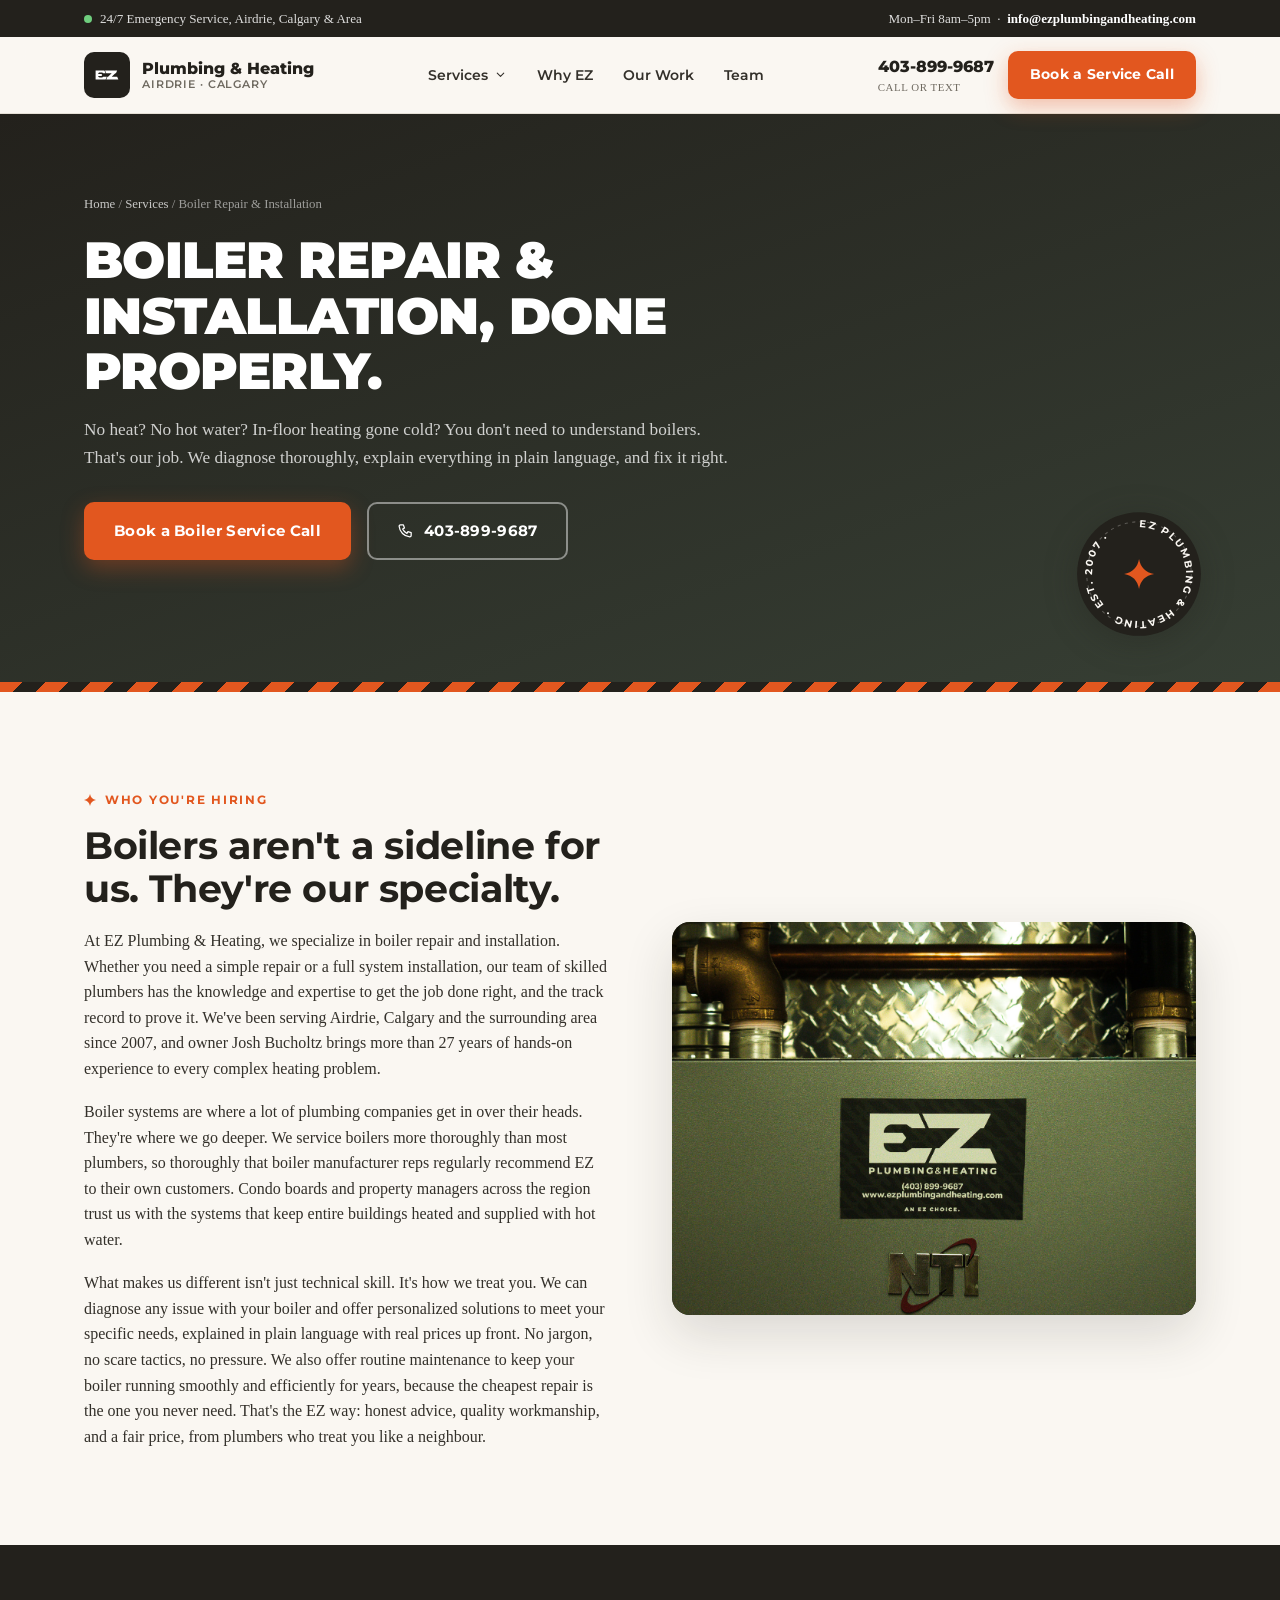
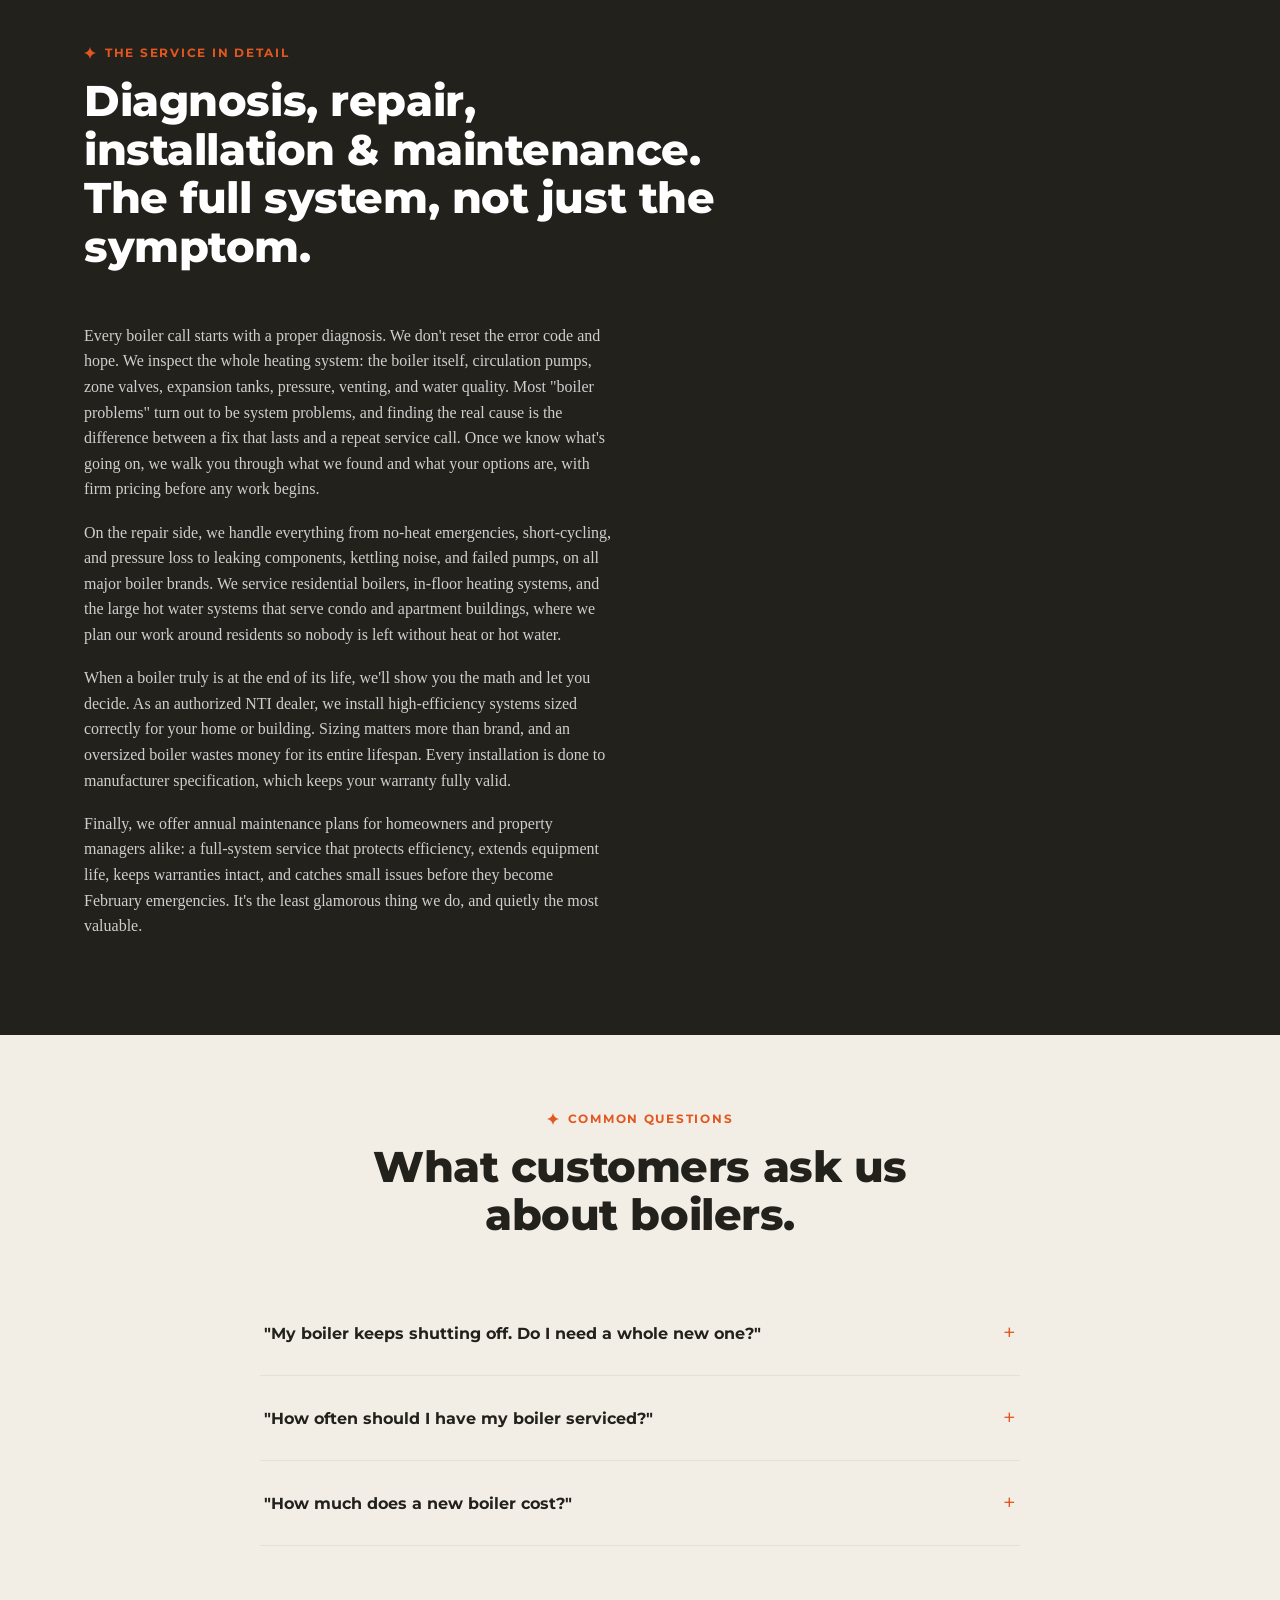
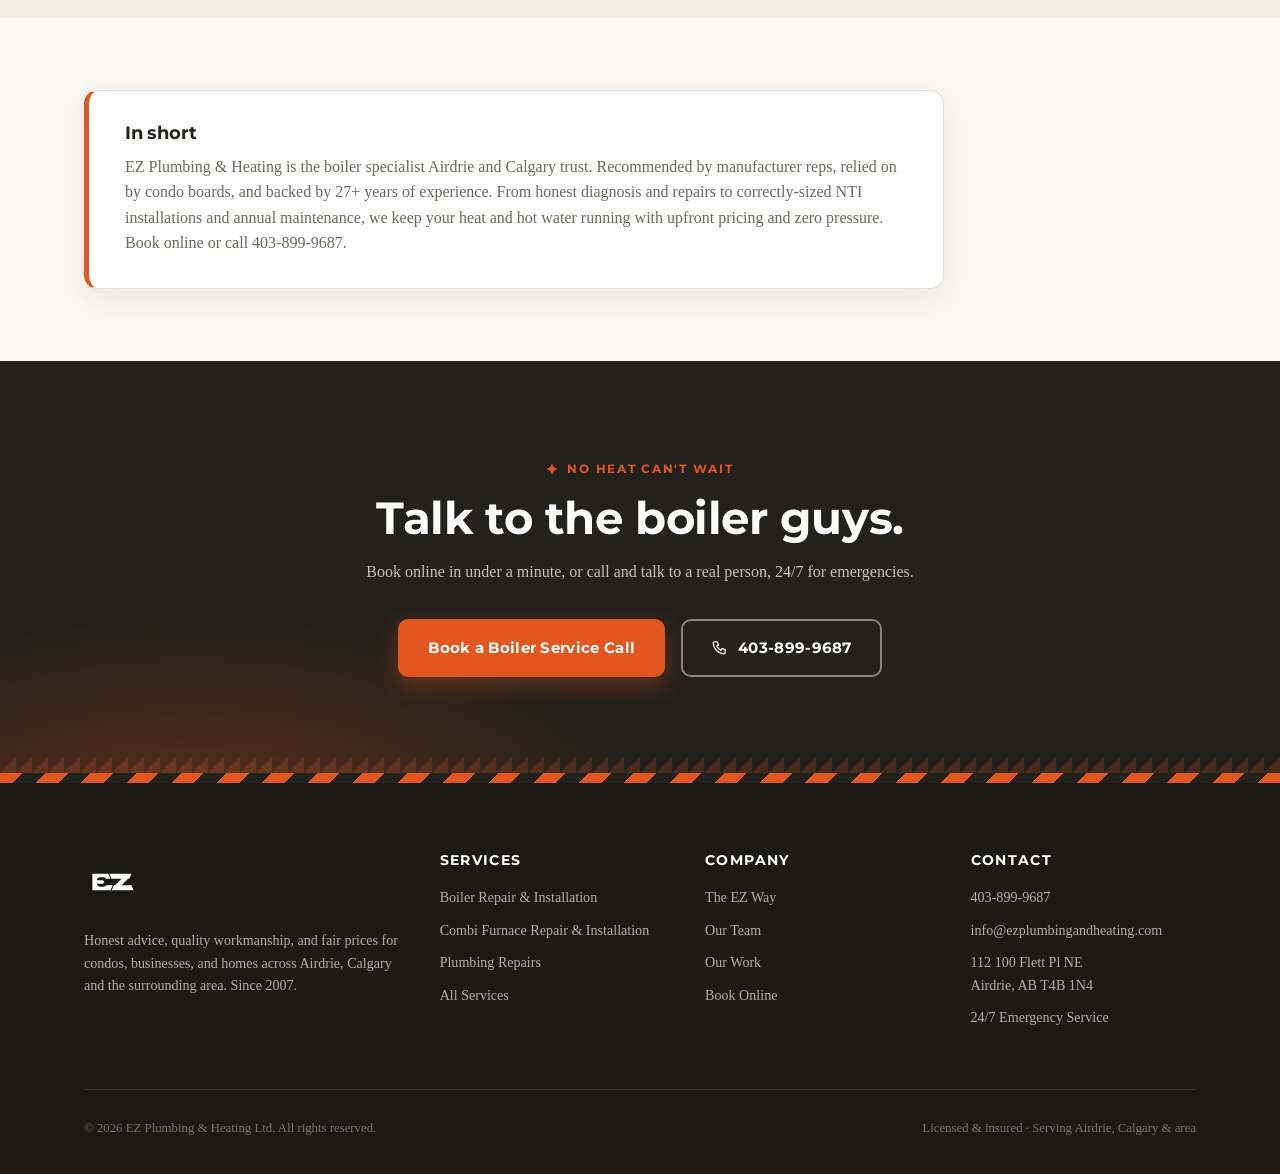
==== boilers.html @ 57984a85 "EZ Plumbing & Heating website redesign preview Full 8-page redesign mockup: home with pre-qualifying" ====
<!DOCTYPE html>
<html lang="en">
<head>
<meta charset="UTF-8">
<meta name="viewport" content="width=device-width, initial-scale=1.0">
<title>Boiler Repair &amp; Installation | EZ Plumbing &amp; Heating | Airdrie &amp; Calgary</title>
<meta name="description" content="Expert boiler repair, installation and maintenance for condos, commercial buildings and homes in Airdrie & Calgary. Honest diagnosis, upfront pricing. Call 403-899-9687.">
<link rel="preconnect" href="https://fonts.googleapis.com">
<link rel="preconnect" href="https://fonts.gstatic.com" crossorigin>
<link href="https://fonts.googleapis.com/css2?family=Montserrat:wght@500;600;700;800;900&display=swap" rel="stylesheet">
<link href="https://api.fontshare.com/v2/css?f[]=trench-slab@300,400,500&display=swap" rel="stylesheet">
<link rel="icon" type="image/png" href="assets/favicon.png">
<link rel="stylesheet" href="styles.css">
</head>
<body>

<div class="topbar">
  <div class="container">
    <div class="left"><span class="pulse-dot"></span>24/7 Emergency Service, Airdrie, Calgary &amp; Area</div>
    <div class="right">Mon–Fri 8am–5pm &nbsp;·&nbsp; <a href="mailto:info@ezplumbingandheating.com">info@ezplumbingandheating.com</a></div>
  </div>
</div>

<nav class="nav">
  <div class="container">
    <a class="nav-logo" href="index.html">
      <span class="mark"><img src="assets/ez-logo-white.svg" alt="EZ Plumbing &amp; Heating logo"></span>
      <div class="word">Plumbing &amp; Heating<span>Airdrie · Calgary</span></div>
    </a>
    <ul class="nav-links">
      <li class="has-dropdown">
        <a href="services.html">Services <svg class="caret" aria-hidden="true"><use href="assets/icons.svg#chevron"/></svg></a>
        <ul class="nav-dropdown">
          <li><a href="boilers.html">Boiler Repair &amp; Installation</a></li>
          <li><a href="combi-furnace.html">Combi Furnace Repair &amp; Installation</a></li>
          <li><a href="plumbing-repairs.html">Plumbing Repairs</a></li>
          <li class="all"><a href="services.html">All Services &rarr;</a></li>
        </ul>
      </li>
      <li><a href="why-ez.html">Why EZ</a></li>
      <li><a href="our-work.html">Our Work</a></li>
      <li><a href="team.html">Team</a></li>
    </ul>
    <div class="nav-cta">
      <a class="nav-phone" href="tel:4038999687">403-899-9687<small>Call or text</small></a>
      <a class="btn btn-primary small" href="index.html#book">Book a Service Call</a>
    </div>
  </div>
</nav>

<header class="page-hero">
  <div class="container">
    <div class="crumb"><a href="index.html">Home</a> / <a href="services.html">Services</a> / Boiler Repair &amp; Installation</div>
    <h1>Boiler repair &amp; installation, done properly.</h1>
    <p>No heat? No hot water? In-floor heating gone cold? You don't need to understand boilers. That's our job. We diagnose thoroughly, explain everything in plain language, and fix it right.</p>
    <div class="hero-ctas">
      <a class="btn btn-primary" href="index.html#book">Book a Boiler Service Call</a>
      <a class="btn btn-ghost" href="tel:4038999687"><svg class="ico" aria-hidden="true"><use href="assets/icons.svg#phone"/></svg> 403-899-9687</a>
    </div>
    <svg class="badge-rot" viewBox="0 0 120 120" xmlns="http://www.w3.org/2000/svg" aria-hidden="true">
      <circle cx="60" cy="60" r="58" fill="#23211c"/>
      <circle cx="60" cy="60" r="49" fill="none" stroke="#faf7f2" stroke-opacity="0.25" stroke-width="1" stroke-dasharray="3 4"/>
      <defs><path id="badge-circ" d="M60 16a44 44 0 1 1-0.01 0"/></defs>
      <text fill="#faf7f2" font-family="Montserrat, sans-serif" font-size="9.5" font-weight="700" letter-spacing="1.6">
        <textPath href="#badge-circ">EZ PLUMBING &amp; HEATING · EST. 2007 ·</textPath>
      </text>
      <path fill="#e2571f" transform="translate(46,46) scale(1.17)" d="M12 0C13.2 6.8 17.2 10.8 24 12 17.2 13.2 13.2 17.2 12 24 10.8 17.2 6.8 13.2 0 12 6.8 10.8 10.8 6.8 12 0Z"/>
    </svg>
  </div>
</header>

<div class="stripe-divider" aria-hidden="true"></div>

<!-- COMPANY & THE SERVICE (≈250 words) -->
<section class="section">
  <div class="container boiler-split">
    <div>
      <span class="eyebrow">Who You're Hiring</span>
      <h2 style="font-size: clamp(1.8rem, 3vw, 2.4rem); margin-bottom: 18px;">Boilers aren't a sideline for us. They're our specialty.</h2>
      <div class="prose">
        <p>At EZ Plumbing &amp; Heating, we specialize in boiler repair and installation. Whether you need a simple repair or a full system installation, our team of skilled plumbers has the knowledge and expertise to get the job done right, and the track record to prove it. We've been serving Airdrie, Calgary and the surrounding area since 2007, and owner Josh Bucholtz brings more than 27 years of hands-on experience to every complex heating problem.</p>
        <p>Boiler systems are where a lot of plumbing companies get in over their heads. They're where we go deeper. We service boilers more thoroughly than most plumbers, so thoroughly that boiler manufacturer reps regularly recommend EZ to their own customers. Condo boards and property managers across the region trust us with the systems that keep entire buildings heated and supplied with hot water.</p>
        <p>What makes us different isn't just technical skill. It's how we treat you. We can diagnose any issue with your boiler and offer personalized solutions to meet your specific needs, explained in plain language with real prices up front. No jargon, no scare tactics, no pressure. We also offer routine maintenance to keep your boiler running smoothly and efficiently for years, because the cheapest repair is the one you never need. That's the EZ way: honest advice, quality workmanship, and a fair price, from plumbers who treat you like a neighbour.</p>
      </div>
    </div>
    <div class="visual">
      <img src="assets/photos/boilers-passion.webp" alt="NTI boiler installed by EZ Plumbing &amp; Heating" loading="lazy">
    </div>
  </div>
</section>

<!-- SERVICE IN DETAIL (≈300 words) -->
<section class="section ezway">
  <div class="container">
    <div class="section-head">
      <span class="eyebrow">The Service In Detail</span>
      <h2>Diagnosis, repair, installation &amp; maintenance. The full system, not just the symptom.</h2>
    </div>
    <div class="prose on-dark">
      <p>Every boiler call starts with a proper diagnosis. We don't reset the error code and hope. We inspect the whole heating system: the boiler itself, circulation pumps, zone valves, expansion tanks, pressure, venting, and water quality. Most "boiler problems" turn out to be system problems, and finding the real cause is the difference between a fix that lasts and a repeat service call. Once we know what's going on, we walk you through what we found and what your options are, with firm pricing before any work begins.</p>
      <p>On the repair side, we handle everything from no-heat emergencies, short-cycling, and pressure loss to leaking components, kettling noise, and failed pumps, on all major boiler brands. We service residential boilers, in-floor heating systems, and the large hot water systems that serve condo and apartment buildings, where we plan our work around residents so nobody is left without heat or hot water.</p>
      <p>When a boiler truly is at the end of its life, we'll show you the math and let you decide. As an authorized NTI dealer, we install high-efficiency systems sized correctly for your home or building. Sizing matters more than brand, and an oversized boiler wastes money for its entire lifespan. Every installation is done to manufacturer specification, which keeps your warranty fully valid.</p>
      <p>Finally, we offer annual maintenance plans for homeowners and property managers alike: a full-system service that protects efficiency, extends equipment life, keeps warranties intact, and catches small issues before they become February emergencies. It's the least glamorous thing we do, and quietly the most valuable.</p>
    </div>
  </div>
</section>

<!-- 3 QUESTIONS -->
<section class="section tight" style="background: var(--cream-2);">
  <div class="container">
    <div class="section-head center">
      <span class="eyebrow">Common Questions</span>
      <h2>What customers ask us about boilers.</h2>
    </div>
    <div class="faq-list">
      <details class="faq-item">
        <summary>"My boiler keeps shutting off. Do I need a whole new one?"<span class="plus">+</span></summary>
        <div class="answer">Not necessarily. Most shutdowns come down to a fixable component, pressure, or sensor issue. We'll diagnose it honestly and only recommend replacement when the math genuinely favours it.</div>
      </details>
      <details class="faq-item">
        <summary>"How often should I have my boiler serviced?"<span class="plus">+</span></summary>
        <div class="answer">Once a year, ideally before heating season. Annual service keeps efficiency up, catches small problems early, and keeps most manufacturer warranties valid.</div>
      </details>
      <details class="faq-item">
        <summary>"How much does a new boiler cost?"<span class="plus">+</span></summary>
        <div class="answer">It depends on the size of your home or building and the system you choose, but you'll always get a firm, upfront price before any work starts, with options at more than one price point.</div>
      </details>
    </div>
  </div>
</section>

<!-- SUMMARY -->
<section class="section tight">
  <div class="container">
    <div class="summary-box">
      <h3>In short</h3>
      <p>EZ Plumbing &amp; Heating is the boiler specialist Airdrie and Calgary trust. Recommended by manufacturer reps, relied on by condo boards, and backed by 27+ years of experience. From honest diagnosis and repairs to correctly-sized NTI installations and annual maintenance, we keep your heat and hot water running with upfront pricing and zero pressure. Book online or call 403-899-9687.</p>
    </div>
  </div>
</section>

<section class="section cta-band">
  <div class="container">
    <span class="eyebrow">No Heat Can't Wait</span>
    <h2>Talk to the boiler guys.</h2>
    <p>Book online in under a minute, or call and talk to a real person, 24/7 for emergencies.</p>
    <div class="btns">
      <a class="btn btn-primary" href="index.html#book">Book a Boiler Service Call</a>
      <a class="btn btn-ghost" href="tel:4038999687"><svg class="ico" aria-hidden="true"><use href="assets/icons.svg#phone"/></svg> 403-899-9687</a>
    </div>
  </div>
</section>

<div class="stripe-divider" aria-hidden="true"></div>
<footer>
  <div class="container">
    <div class="footer-grid">
      <div class="footer-brand">
        <span class="mark"><img src="assets/ez-logo-white.svg" alt="EZ Plumbing &amp; Heating logo"></span>
        <p>Honest advice, quality workmanship, and fair prices for condos, businesses, and homes across Airdrie, Calgary and the surrounding area. Since 2007.</p>
      </div>
      <div>
        <h4>Services</h4>
        <ul>
          <li><a href="boilers.html">Boiler Repair &amp; Installation</a></li>
          <li><a href="combi-furnace.html">Combi Furnace Repair &amp; Installation</a></li>
          <li><a href="plumbing-repairs.html">Plumbing Repairs</a></li>
          <li><a href="services.html">All Services</a></li>
        </ul>
      </div>
      <div>
        <h4>Company</h4>
        <ul>
          <li><a href="why-ez.html">The EZ Way</a></li>
          <li><a href="team.html">Our Team</a></li>
          <li><a href="our-work.html">Our Work</a></li>
          <li><a href="index.html#book">Book Online</a></li>
        </ul>
      </div>
      <div>
        <h4>Contact</h4>
        <ul>
          <li><a href="tel:4038999687">403-899-9687</a></li>
          <li><a href="mailto:info@ezplumbingandheating.com">info@ezplumbingandheating.com</a></li>
          <li>112 100 Flett Pl NE<br>Airdrie, AB T4B 1N4</li>
          <li>24/7 Emergency Service</li>
        </ul>
      </div>
    </div>
    <div class="footer-bottom">
      <span>© 2026 EZ Plumbing &amp; Heating Ltd. All rights reserved.</span>
      <span>Licensed &amp; insured · Serving Airdrie, Calgary &amp; area</span>
    </div>
  </div>
</footer>

<div class="mobile-call"><a href="tel:4038999687"><svg class="ico" aria-hidden="true"><use href="assets/icons.svg#phone"/></svg> Call EZ Now: 403-899-9687</a></div>

</body>
</html>
---- styles.css ----
/* ============================================================
   EZ Plumbing & Heating — Redesign
   Palette: charcoal / warm cream / EZ orange / deep sage
   ============================================================ */

:root {
  --charcoal: #23211c;
  --charcoal-2: #2e2b25;
  --cream: #faf7f2;
  --cream-2: #f2eee6;
  --orange: #e2571f;
  --orange-dark: #c74915;
  --sage: #5f7161;
  --sage-dark: #3e4a3d;
  --sage-light: #e7ece7;
  --ink: #33302a;
  --muted: #6f6a60;
  --line: #e5e0d6;
  --radius: 14px;
  --shadow: 0 10px 30px rgba(35, 33, 28, 0.08);
  --shadow-lg: 0 20px 50px rgba(35, 33, 28, 0.14);
  --font-head: "Montserrat", "Helvetica Neue", Arial, sans-serif;
  --font-body: "Trench Slab", Georgia, "Times New Roman", serif;
  --font-hero: "Montserrat", "Helvetica Neue", Arial, sans-serif;
}

* { margin: 0; padding: 0; box-sizing: border-box; }

html { scroll-behavior: smooth; }

body {
  font-family: var(--font-body);
  font-weight: 300;
  color: var(--ink);
  background: var(--cream);
  line-height: 1.6;
  -webkit-font-smoothing: antialiased;
}

strong, b { font-weight: 500; }

img { max-width: 100%; display: block; }

h1, h2, h3, h4 {
  font-family: var(--font-head);
  color: var(--charcoal);
  line-height: 1.12;
  letter-spacing: -0.01em;
}

.container { max-width: 1160px; margin: 0 auto; padding: 0 24px; }

.eyebrow {
  display: inline-flex;
  align-items: center;
  gap: 9px;
  font-family: var(--font-head);
  font-weight: 700;
  font-size: 0.78rem;
  letter-spacing: 0.14em;
  text-transform: uppercase;
  color: var(--orange);
  margin-bottom: 14px;
}
/* four-point spark — core brand motif */
.eyebrow::before {
  content: "";
  width: 12px; height: 12px; flex-shrink: 0;
  background: url("data:image/svg+xml,%3Csvg xmlns='http://www.w3.org/2000/svg' viewBox='0 0 24 24'%3E%3Cpath fill='%23e2571f' d='M12 0C13.2 6.8 17.2 10.8 24 12 17.2 13.2 13.2 17.2 12 24 10.8 17.2 6.8 13.2 0 12 6.8 10.8 10.8 6.8 12 0Z'/%3E%3C/svg%3E") no-repeat center / contain;
}
.section-head.center .eyebrow { justify-content: center; }

.section { padding: 96px 0; }
.section.tight { padding: 72px 0; }
.section-head { max-width: 640px; margin-bottom: 52px; }
.section-head h2 { font-size: clamp(1.9rem, 3.4vw, 2.7rem); font-weight: 800; margin-bottom: 14px; }
.section-head p { color: var(--muted); font-size: 1.05rem; }
.section-head.center { margin-left: auto; margin-right: auto; text-align: center; }

/* ---------- Buttons ---------- */
.btn {
  display: inline-flex;
  align-items: center;
  gap: 10px;
  font-family: var(--font-head);
  font-weight: 700;
  font-size: 0.95rem;
  letter-spacing: 0.02em;
  padding: 15px 28px;
  border-radius: 10px;
  border: 2px solid transparent;
  cursor: pointer;
  text-decoration: none;
  transition: transform 0.15s ease, box-shadow 0.15s ease, background 0.15s ease;
}
.btn:hover { transform: translateY(-2px); }
.btn-primary { background: var(--orange); color: #fff; box-shadow: 0 8px 22px rgba(226, 87, 31, 0.35); }
.btn-primary:hover { background: var(--orange-dark); }
.btn-ghost { background: transparent; color: #fff; border-color: rgba(255, 255, 255, 0.45); }
.btn-ghost:hover { border-color: #fff; background: rgba(255, 255, 255, 0.08); }
.btn-dark { background: var(--charcoal); color: #fff; }
.btn-dark:hover { background: #000; }
.btn-outline { background: transparent; color: var(--charcoal); border-color: var(--charcoal); }
.btn-outline:hover { background: var(--charcoal); color: #fff; }
.btn.small { padding: 11px 20px; font-size: 0.85rem; }

/* ---------- Top bar ---------- */
.topbar {
  background: var(--charcoal);
  color: rgba(255, 255, 255, 0.85);
  font-size: 0.82rem;
  padding: 8px 0;
}
.topbar .container { display: flex; justify-content: space-between; align-items: center; gap: 16px; }
.topbar a { color: #fff; text-decoration: none; font-weight: 600; }
.topbar .pulse-dot {
  display: inline-block; width: 8px; height: 8px; border-radius: 50%;
  background: #6fce7e; margin-right: 8px;
  animation: pulse 2s infinite;
}
@keyframes pulse {
  0%, 100% { box-shadow: 0 0 0 0 rgba(111, 206, 126, 0.5); }
  50% { box-shadow: 0 0 0 6px rgba(111, 206, 126, 0); }
}

/* ---------- Nav ---------- */
.nav {
  position: sticky; top: 0; z-index: 100;
  background: rgba(250, 247, 242, 0.92);
  backdrop-filter: blur(12px);
  border-bottom: 1px solid var(--line);
}
.nav .container { display: flex; align-items: center; justify-content: space-between; height: 76px; }
.nav-logo { display: flex; align-items: center; gap: 12px; text-decoration: none; }
.nav-logo .mark {
  width: 46px; height: 46px; border-radius: 10px;
  background: var(--charcoal);
  display: grid; place-items: center; padding: 7px;
}
.nav-logo .mark img { width: 100%; height: auto; display: block; }
.nav-logo .word { font-family: var(--font-head); font-weight: 800; color: var(--charcoal); font-size: 1.02rem; line-height: 1.15; }
.nav-logo .word span { display: block; font-size: 0.68rem; font-weight: 600; color: var(--muted); letter-spacing: 0.08em; text-transform: uppercase; }
.nav-links { display: flex; align-items: center; gap: 30px; list-style: none; }
.nav-links a { font-family: var(--font-head); text-decoration: none; color: var(--ink); font-weight: 600; font-size: 0.88rem; }
.nav-links a:hover { color: var(--orange); }

/* services dropdown */
.nav-links .has-dropdown { position: relative; height: 76px; display: flex; align-items: center; }
.nav-links .has-dropdown > a { display: inline-flex; align-items: center; gap: 6px; }
.nav-links .caret { width: 13px; height: 13px; transition: transform 0.15s ease; }
.has-dropdown:hover .caret, .has-dropdown:focus-within .caret { transform: rotate(180deg); }
.nav-dropdown {
  position: absolute; top: 100%; left: -14px; z-index: 300;
  display: none; list-style: none; min-width: 300px;
  background: #fff; border: 1px solid var(--line); border-radius: 12px;
  box-shadow: var(--shadow-lg); padding: 8px;
}
.has-dropdown:hover .nav-dropdown, .has-dropdown:focus-within .nav-dropdown { display: block; }
.nav-dropdown a { display: block; padding: 11px 14px; border-radius: 8px; font-size: 0.87rem; }
.nav-dropdown a:hover { background: var(--cream); color: var(--orange); }
.nav-dropdown .all { border-top: 1px solid var(--line); margin-top: 6px; padding-top: 6px; }

/* icon system (assets/icons.svg sprite) */
.ico { width: 20px; height: 20px; flex-shrink: 0; display: inline-block; vertical-align: -4px; }
.service-card .icon .ico { width: 26px; height: 26px; }
.btn .ico { width: 17px; height: 17px; vertical-align: -3px; }
.hero-card .quick-options .ico, .choice .ico { width: 19px; height: 19px; color: var(--orange); }
.call-row .ico { width: 17px; height: 17px; }
.ph-label .ico { width: 13px; height: 13px; vertical-align: -2px; }
.window-note .ico { width: 14px; height: 14px; vertical-align: -2px; }
.chk .ico { width: 15px; height: 15px; vertical-align: -2px; }
.choice span small { display: block; }
.nav-cta { display: flex; align-items: center; gap: 14px; }
.nav-phone { text-decoration: none; color: var(--charcoal); font-family: var(--font-head); font-weight: 800; font-size: 1rem; }
.nav-phone small { display: block; font-family: var(--font-body); font-weight: 500; font-size: 0.68rem; color: var(--muted); letter-spacing: 0.05em; text-transform: uppercase; }

/* ---------- Hero ---------- */
.hero {
  position: relative;
  background:
    radial-gradient(1200px 600px at 85% -10%, rgba(95, 113, 97, 0.4), transparent 60%),
    linear-gradient(160deg, rgba(30, 28, 23, 0.93) 0%, rgba(38, 36, 30, 0.88) 55%, rgba(50, 60, 50, 0.85) 130%),
    url("assets/photos/about-header.webp") center 35% / cover no-repeat,
    var(--charcoal);
  color: #fff;
  overflow: hidden;
}
/* construction-grid: dashed guides + orange crosshair ticks */
.hero::after {
  content: "";
  position: absolute; inset: 0;
  background-image: url("data:image/svg+xml,%3Csvg width='180' height='180' xmlns='http://www.w3.org/2000/svg'%3E%3Cpath d='M0 90h180M90 0v180' stroke='%23ffffff' stroke-opacity='0.05' stroke-width='1' stroke-dasharray='5 7'/%3E%3Cpath d='M84 90h12M90 84v12' stroke='%23e2571f' stroke-opacity='0.4' stroke-width='1.5'/%3E%3C/svg%3E");
  pointer-events: none;
}
.hero-inner {
  position: relative; z-index: 1;
  display: grid; grid-template-columns: 1.15fr 0.85fr; gap: 64px;
  align-items: center;
  padding: 96px 0 110px;
}
.hero h1 {
  font-family: var(--font-hero);
  color: #fff;
  font-size: clamp(2.3rem, 5vw, 3.8rem);
  font-weight: 900;
  letter-spacing: -0.01em;
  text-transform: uppercase;
  line-height: 1.06;
  margin: 18px 0 22px;
}
.hero h1 em { font-style: normal; color: #f0b9a0; }
.hero p.lede { font-size: 1.13rem; color: rgba(255, 255, 255, 0.82); max-width: 34em; margin-bottom: 34px; }
.hero-badge {
  display: inline-flex; align-items: center; gap: 8px;
  background: rgba(255, 255, 255, 0.08);
  border: 1px dashed rgba(255, 255, 255, 0.35);
  border-radius: 999px;
  padding: 7px 16px;
  font-family: var(--font-head);
  font-size: 0.72rem; font-weight: 600;
  letter-spacing: 0.12em; text-transform: uppercase;
}
.hero-ctas { display: flex; gap: 16px; flex-wrap: wrap; margin-bottom: 42px; }
.hero-trust { display: flex; gap: 34px; flex-wrap: wrap; }
.hero-trust .item { border-left: 2px solid rgba(255, 255, 255, 0.22); padding-left: 14px; }
.hero-trust .num { font-family: var(--font-head); font-weight: 900; font-size: 1.5rem; color: #fff; line-height: 1.1; }
.hero-trust .lbl { font-size: 0.76rem; color: rgba(255, 255, 255, 0.62); letter-spacing: 0.06em; text-transform: uppercase; }

/* hero card */
.hero-card {
  background: #fff; color: var(--ink);
  border-radius: 18px; padding: 30px;
  box-shadow: var(--shadow-lg);
}
.hero-card h3 { font-size: 1.15rem; margin-bottom: 4px; }
.hero-card > p { font-size: 0.88rem; color: var(--muted); margin-bottom: 18px; }
.hero-card .quick-options { display: grid; grid-template-columns: 1fr 1fr; gap: 10px; margin-bottom: 18px; }
.hero-card .quick-options button {
  font-family: var(--font-head); font-weight: 600; font-size: 0.82rem;
  padding: 13px 10px; border-radius: 10px;
  border: 1.5px solid var(--line); background: var(--cream);
  cursor: pointer; color: var(--ink);
  transition: border-color 0.15s, background 0.15s;
  display: flex; align-items: center; gap: 8px; justify-content: flex-start;
}
.hero-card .quick-options button:hover { border-color: var(--orange); background: #fdf1ea; }
.hero-card .or { text-align: center; font-size: 0.75rem; color: var(--muted); text-transform: uppercase; letter-spacing: 0.1em; margin: 6px 0 12px; }
.hero-card .call-row { display: flex; align-items: center; justify-content: center; gap: 10px; background: var(--sage-light); border-radius: 10px; padding: 13px; }
.hero-card .call-row a { font-family: var(--font-head); font-weight: 800; color: var(--sage-dark); text-decoration: none; font-size: 1.05rem; }

/* ---------- Emergency strip ---------- */
.emergency {
  background: var(--orange);
  color: #fff;
}
.emergency .container {
  display: flex; align-items: center; justify-content: center; gap: 14px;
  padding: 14px 24px; flex-wrap: wrap; text-align: center;
}
.emergency strong { font-family: var(--font-head); letter-spacing: 0.02em; }
.emergency a { color: #fff; font-weight: 800; text-decoration: underline; text-underline-offset: 3px; }

/* ---------- Services ---------- */
.services-grid { display: grid; grid-template-columns: repeat(3, 1fr); gap: 22px; }
.service-card {
  background: #fff; border: 1px solid var(--line); border-radius: var(--radius);
  padding: 30px 28px;
  display: flex; flex-direction: column;
  text-decoration: none; color: var(--ink);
  transition: transform 0.18s ease, box-shadow 0.18s ease, border-color 0.18s ease;
}
.service-card:hover { transform: translateY(-4px); box-shadow: var(--shadow); border-color: transparent; }
.service-card .icon {
  width: 52px; height: 52px; border-radius: 12px;
  background: var(--sage-light); color: var(--sage-dark);
  display: grid; place-items: center; margin-bottom: 20px;
}
.service-card.featured { background: var(--charcoal); border-color: var(--charcoal); color: rgba(255,255,255,0.8); }
.service-card.featured h3 { color: #fff; }
.service-card.featured .icon { background: rgba(226, 87, 31, 0.18); color: #f0b9a0; }
.service-card.featured .link { color: #f0b9a0; }
.service-card h3 { font-size: 1.12rem; margin-bottom: 8px; }
.service-card p { font-size: 0.9rem; color: inherit; opacity: 0.85; flex: 1; margin-bottom: 18px; }
.service-card .link { font-family: var(--font-head); font-weight: 700; font-size: 0.85rem; color: var(--orange); }
.service-card .tag {
  align-self: flex-start; font-size: 0.68rem; font-weight: 700; letter-spacing: 0.08em;
  text-transform: uppercase; background: var(--orange); color: #fff;
  border-radius: 999px; padding: 3px 10px; margin-bottom: 14px;
}

/* ---------- EZ Way steps ---------- */
.ezway { background: var(--charcoal); color: #fff; }
.ezway .section-head h2, .ezway .section-head p { color: #fff; }
.ezway .section-head p { opacity: 0.7; }
.steps { display: grid; grid-template-columns: repeat(3, 1fr); gap: 26px; }
.step {
  background: var(--charcoal-2);
  border: 1px solid rgba(255, 255, 255, 0.08);
  border-radius: var(--radius); padding: 34px 30px;
  position: relative;
}
/* racing-roundel step numbers */
.step .n {
  width: 56px; height: 56px; border-radius: 50%;
  border: 2px solid rgba(240, 185, 160, 0.45);
  display: grid; place-items: center;
  font-family: var(--font-head); font-weight: 800; font-size: 1.15rem;
  letter-spacing: 0.04em;
  color: #f0b9a0; line-height: 1; margin-bottom: 20px;
}
.step h3 { color: #fff; font-size: 1.2rem; margin-bottom: 10px; }
.step p { font-size: 0.92rem; color: rgba(255, 255, 255, 0.68); }
.no-pressure {
  margin-top: 40px;
  background: rgba(226, 87, 31, 0.12);
  border: 1px solid rgba(226, 87, 31, 0.4);
  border-radius: var(--radius);
  padding: 28px 32px;
  display: flex; gap: 20px; align-items: flex-start;
}
.no-pressure .shield { flex-shrink: 0; color: #f0b9a0; }
.no-pressure h4 { color: #fff; font-size: 1.05rem; margin-bottom: 6px; }
.no-pressure p { font-size: 0.93rem; color: rgba(255, 255, 255, 0.75); }

/* ---------- Values ---------- */
.values-grid { display: grid; grid-template-columns: repeat(4, 1fr); gap: 22px; }
.value {
  background: #fff; border: 1px solid var(--line); border-radius: var(--radius);
  padding: 28px 24px;
}
.value .icon { color: var(--orange); margin-bottom: 16px; }
.value h3 { font-size: 1.02rem; margin-bottom: 8px; }
.value p { font-size: 0.87rem; color: var(--muted); }

/* ---------- Boiler feature ---------- */
.boiler-feature { background: var(--sage-light); }
.boiler-split { display: grid; grid-template-columns: 1fr 1fr; gap: 64px; align-items: center; }
.boiler-split .visual {
  border-radius: 18px; overflow: hidden; box-shadow: var(--shadow-lg);
  aspect-ratio: 4/3;
  background: linear-gradient(150deg, var(--sage-dark), var(--charcoal));
  display: grid; place-items: center; color: rgba(255,255,255,0.85);
  position: relative;
}
.boiler-split .visual .ph-label {
  position: absolute; bottom: 16px; left: 16px;
  background: rgba(0,0,0,0.45); border-radius: 8px;
  font-size: 0.72rem; padding: 6px 12px; color: rgba(255,255,255,0.85);
  letter-spacing: 0.04em;
}
.check-list { list-style: none; margin: 22px 0 30px; }
.check-list li { display: flex; gap: 12px; align-items: flex-start; margin-bottom: 12px; font-size: 0.97rem; }
.check-list .chk { color: var(--sage-dark); flex-shrink: 0; margin-top: 3px; }

/* ---------- Projects ---------- */
.projects-grid { display: grid; grid-template-columns: repeat(3, 1fr); gap: 22px; }
.project-card { border-radius: var(--radius); overflow: hidden; background: #fff; border: 1px solid var(--line); }
.project-card .thumb {
  aspect-ratio: 16/10; position: relative;
  display: grid; place-items: center;
  color: rgba(255,255,255,0.9);
}
.project-card .thumb.t1 { background: linear-gradient(140deg, #4a5a4c, #23211c); }
.project-card .thumb.t2 { background: linear-gradient(140deg, #7d6a55, #23211c); }
.project-card .thumb.t3 { background: linear-gradient(140deg, #55636e, #23211c); }
.project-card .thumb .ph-label {
  position: absolute; bottom: 12px; left: 12px;
  background: rgba(0,0,0,0.45); border-radius: 8px;
  font-size: 0.7rem; padding: 5px 10px; letter-spacing: 0.04em;
}
.project-card .body { padding: 22px 24px; }
.project-card .body .cat { font-size: 0.7rem; font-weight: 700; letter-spacing: 0.1em; text-transform: uppercase; color: var(--orange); }
.project-card .body h3 { font-size: 1.05rem; margin: 6px 0 8px; }
.project-card .body p { font-size: 0.87rem; color: var(--muted); }

/* ---------- Team ---------- */
.team-grid { display: grid; grid-template-columns: repeat(4, 1fr); gap: 22px; }
.team-card { text-align: center; }
.team-card .photo {
  aspect-ratio: 4/5; border-radius: var(--radius);
  background: linear-gradient(160deg, var(--cream-2), #ddd6c8);
  display: grid; place-items: center; color: var(--muted);
  margin-bottom: 16px; border: 1px solid var(--line);
  position: relative; overflow: hidden;
}
.team-card .photo .ph-label {
  position: absolute; bottom: 12px; left: 50%; transform: translateX(-50%);
  white-space: nowrap;
  background: rgba(35,33,28,0.75); color: rgba(255,255,255,0.9);
  border-radius: 8px; font-size: 0.68rem; padding: 5px 10px; letter-spacing: 0.04em;
}
.team-card h3 { font-size: 1.02rem; }
.team-card p { font-size: 0.82rem; color: var(--muted); }

/* ---------- Testimonials ---------- */
.testimonials { background: var(--charcoal); color: #fff; }
.testimonials .section-head h2 { color: #fff; }
.testimonials .section-head p { color: rgba(255,255,255,0.65); }
.quote-grid { display: grid; grid-template-columns: repeat(3, 1fr); gap: 22px; }
.quote {
  background: var(--charcoal-2); border: 1px solid rgba(255,255,255,0.08);
  border-radius: var(--radius); padding: 30px;
  display: flex; flex-direction: column;
}
.quote .stars { display: flex; gap: 4px; color: #f4b23e; margin-bottom: 16px; }
.quote .stars .ico { width: 15px; height: 15px; }
.quote p { font-size: 0.93rem; color: rgba(255,255,255,0.8); flex: 1; margin-bottom: 20px; }
.quote .who { font-family: var(--font-head); font-weight: 700; font-size: 0.88rem; }
.quote .who span { display: block; font-family: var(--font-body); font-weight: 500; font-size: 0.76rem; color: rgba(255,255,255,0.5); }

/* ---------- Booking ---------- */
.booking { background: var(--cream); }
.booking-shell {
  display: grid; grid-template-columns: 0.9fr 1.1fr; gap: 0;
  background: #fff; border-radius: 20px; overflow: hidden;
  box-shadow: var(--shadow-lg); border: 1px solid var(--line);
}
.booking-side {
  background:
    url("data:image/svg+xml,%3Csvg xmlns='http://www.w3.org/2000/svg' width='32' height='16'%3E%3Cpath fill='%23ffffff' fill-opacity='0.06' d='M0 16L16 0v16zM16 16L32 0v16z'/%3E%3C/svg%3E") bottom left / 32px 16px repeat-x,
    linear-gradient(165deg, var(--sage-dark), var(--charcoal));
  color: #fff; padding: 48px 42px;
  display: flex; flex-direction: column;
}
.booking-side h2 { color: #fff; font-size: 1.8rem; margin-bottom: 14px; }
.booking-side > p { color: rgba(255,255,255,0.75); font-size: 0.95rem; margin-bottom: 30px; }
.booking-side .expect { list-style: none; margin-bottom: auto; }
.booking-side .expect li { display: flex; gap: 12px; font-size: 0.9rem; margin-bottom: 14px; color: rgba(255,255,255,0.85); }
.booking-side .expect .chk { color: #f0b9a0; flex-shrink: 0; margin-top: 2px; }
.booking-side .window-note {
  background: rgba(255,255,255,0.08); border: 1px solid rgba(255,255,255,0.15);
  border-radius: 10px; padding: 16px 18px; font-size: 0.83rem; color: rgba(255,255,255,0.8);
  margin-top: 30px;
}
.booking-form { padding: 48px 42px; }
.form-progress { display: flex; gap: 8px; margin-bottom: 30px; }
.form-progress .bar { height: 4px; flex: 1; border-radius: 4px; background: var(--line); transition: background 0.3s; }
.form-progress .bar.active { background: var(--orange); }
.form-step { display: none; }
.form-step.active { display: block; animation: fadeUp 0.35s ease; }
@keyframes fadeUp { from { opacity: 0; transform: translateY(8px); } to { opacity: 1; transform: none; } }
.form-step h3 { font-size: 1.25rem; margin-bottom: 6px; }
.form-step .hint { font-size: 0.85rem; color: var(--muted); margin-bottom: 22px; }
.choice-grid { display: grid; grid-template-columns: 1fr 1fr; gap: 12px; margin-bottom: 26px; }
.choice {
  border: 1.5px solid var(--line); border-radius: 12px; background: var(--cream);
  padding: 16px; cursor: pointer; text-align: left;
  font-family: var(--font-head); font-size: 0.87rem; font-weight: 600; color: var(--ink);
  transition: border-color 0.15s, background 0.15s;
  display: flex; align-items: center; gap: 10px;
}
.choice:hover { border-color: var(--sage); }
.choice.selected { border-color: var(--orange); background: #fdf1ea; }
.choice small { display: block; font-family: var(--font-body); font-weight: 300; font-size: 0.78rem; color: var(--muted); }
.field { margin-bottom: 18px; }
.field label { display: block; font-family: var(--font-head); font-weight: 600; font-size: 0.82rem; margin-bottom: 7px; }
.field input, .field select, .field textarea {
  width: 100%; padding: 13px 15px; border-radius: 10px;
  border: 1.5px solid var(--line); background: var(--cream);
  font-family: var(--font-body); font-size: 0.93rem; color: var(--ink);
}
.field input:focus, .field select:focus, .field textarea:focus {
  outline: none; border-color: var(--orange);
}
.field-row { display: grid; grid-template-columns: 1fr 1fr; gap: 14px; }
.form-nav { display: flex; justify-content: space-between; gap: 12px; margin-top: 8px; }
.form-success { text-align: center; padding: 40px 20px; display: none; }
.form-success.active { display: block; animation: fadeUp 0.35s ease; }
.form-success .big-check {
  width: 72px; height: 72px; border-radius: 50%; background: var(--sage-light);
  color: var(--sage-dark); display: grid; place-items: center; margin: 0 auto 22px;
}
.form-success h3 { font-size: 1.4rem; margin-bottom: 10px; }
.form-success p { color: var(--muted); font-size: 0.95rem; max-width: 30em; margin: 0 auto; }

/* ---------- FAQ ---------- */
.faq-list { max-width: 760px; margin: 0 auto; }
.faq-item { border-bottom: 1px solid var(--line); }
.faq-item summary {
  cursor: pointer; list-style: none;
  display: flex; justify-content: space-between; align-items: center; gap: 20px;
  padding: 24px 4px;
  font-family: var(--font-head); font-weight: 700; font-size: 1.02rem; color: var(--charcoal);
}
.faq-item summary::-webkit-details-marker { display: none; }
.faq-item summary .plus { color: var(--orange); font-size: 1.4rem; font-weight: 400; transition: transform 0.2s; flex-shrink: 0; }
.faq-item[open] summary .plus { transform: rotate(45deg); }
.faq-item .answer { padding: 0 4px 26px; color: var(--muted); font-size: 0.95rem; max-width: 60em; }

/* ---------- CTA band ---------- */
.cta-band {
  background:
    url("data:image/svg+xml,%3Csvg xmlns='http://www.w3.org/2000/svg' width='32' height='16'%3E%3Cpath fill='%23e2571f' fill-opacity='0.18' d='M0 16L16 0v16zM16 16L32 0v16z'/%3E%3C/svg%3E") bottom left / 32px 16px repeat-x,
    radial-gradient(800px 400px at 15% 120%, rgba(226, 87, 31, 0.35), transparent 60%),
    var(--charcoal);
  color: #fff; text-align: center;
}
.cta-band h2 { color: #fff; font-size: clamp(1.9rem, 3.6vw, 2.8rem); margin-bottom: 16px; }
.cta-band p { color: rgba(255,255,255,0.72); max-width: 36em; margin: 0 auto 34px; }
.cta-band .btns { display: flex; gap: 16px; justify-content: center; flex-wrap: wrap; }

/* ---------- Footer ---------- */
footer { background: #1b1916; color: rgba(255,255,255,0.65); padding: 70px 0 36px; font-size: 0.88rem; }
.footer-grid { display: grid; grid-template-columns: 1.4fr 1fr 1fr 1fr; gap: 40px; margin-bottom: 50px; }
footer h4 { color: #fff; font-size: 0.85rem; letter-spacing: 0.1em; text-transform: uppercase; margin-bottom: 18px; }
footer ul { list-style: none; }
footer li { margin-bottom: 10px; }
footer a { color: rgba(255,255,255,0.65); text-decoration: none; }
footer a:hover { color: #fff; }
.footer-brand .mark { width: 58px; display: block; margin-bottom: 18px; }
.footer-brand .mark img { width: 100%; display: block; }
.footer-brand p { max-width: 26em; }
.footer-bottom {
  border-top: 1px solid rgba(255,255,255,0.1); padding-top: 28px;
  display: flex; justify-content: space-between; gap: 16px; flex-wrap: wrap; font-size: 0.8rem;
  color: rgba(255,255,255,0.4);
}

/* ---------- Long-form service pages ---------- */
.prose { max-width: 66ch; }
.prose p { margin-bottom: 1.1em; }
.prose p:last-child { margin-bottom: 0; }
.prose.on-dark { color: rgba(255, 255, 255, 0.78); }

.summary-box {
  background: #fff;
  border: 1px solid var(--line);
  border-left: 5px solid var(--orange);
  border-radius: var(--radius);
  padding: 32px 36px;
  max-width: 860px;
  box-shadow: var(--shadow);
}
.summary-box h3 { font-size: 1.15rem; margin-bottom: 10px; }
.summary-box p { color: var(--muted); }

/* ---------- Photos ---------- */
.visual img,
.project-card .thumb img,
.team-card .photo img {
  position: absolute; inset: 0;
  width: 100%; height: 100%;
  object-fit: cover;
}

/* ---------- Brand assets ---------- */
/* hazard-stripe divider */
.stripe-divider {
  height: 10px;
  background: repeating-linear-gradient(-45deg, var(--orange) 0 16px, var(--charcoal) 16px 32px);
}

/* rotating heritage badge */
.badge-rot {
  position: absolute; top: -34px; left: -34px;
  width: 104px; height: 104px; z-index: 5;
  animation: badge-spin 28s linear infinite;
  filter: drop-shadow(0 6px 16px rgba(35, 33, 28, 0.35));
}
@keyframes badge-spin { to { transform: rotate(360deg); } }
.hero-card { position: relative; }
.page-hero { position: relative; overflow: hidden; }
.page-hero .badge-rot { top: auto; left: auto; bottom: 44px; right: 6%; width: 128px; height: 128px; }
@media (max-width: 960px) {
  .badge-rot { display: none; }
}

/* ---------- Sticky mobile call ---------- */
.mobile-call {
  display: none;
  position: fixed; bottom: 16px; left: 16px; right: 16px; z-index: 200;
}
.mobile-call a {
  display: flex; align-items: center; justify-content: center; gap: 10px;
  background: var(--orange); color: #fff; text-decoration: none;
  font-family: var(--font-head); font-weight: 800; font-size: 1rem;
  padding: 16px; border-radius: 14px; box-shadow: 0 12px 30px rgba(226,87,31,0.45);
}

/* ---------- Service page (boilers) ---------- */
.page-hero {
  background: linear-gradient(160deg, var(--charcoal) 0%, var(--sage-dark) 140%);
  color: #fff; padding: 80px 0;
}
.page-hero .crumb { font-size: 0.8rem; color: rgba(255,255,255,0.55); margin-bottom: 18px; }
.page-hero .crumb a { color: rgba(255,255,255,0.75); text-decoration: none; }
.page-hero h1 {
  font-family: var(--font-hero);
  color: #fff;
  font-size: clamp(2rem, 4.2vw, 3.2rem);
  font-weight: 900;
  letter-spacing: -0.01em;
  text-transform: uppercase;
  line-height: 1.08;
  max-width: 16em;
  margin-bottom: 18px;
}
.page-hero p { color: rgba(255,255,255,0.78); max-width: 38em; font-size: 1.08rem; margin-bottom: 30px; }
.symptom-grid { display: grid; grid-template-columns: repeat(3, 1fr); gap: 22px; }
.symptom {
  background: #fff; border: 1px solid var(--line); border-left: 4px solid var(--orange);
  border-radius: 12px; padding: 24px;
}
.symptom h3 { font-size: 1rem; margin-bottom: 6px; }
.symptom p { font-size: 0.87rem; color: var(--muted); }
.brand-row {
  display: flex; gap: 18px; flex-wrap: wrap; align-items: center;
}
.brand-chip {
  background: #fff; border: 1px solid var(--line); border-radius: 10px;
  padding: 14px 22px; font-family: var(--font-head); font-weight: 700; color: var(--charcoal);
  font-size: 0.9rem;
}
.brand-chip span { display: block; font-family: var(--font-body); font-weight: 500; font-size: 0.72rem; color: var(--muted); }

/* ---------- Responsive ---------- */
@media (max-width: 960px) {
  .hero-inner { grid-template-columns: 1fr; gap: 48px; padding: 64px 0 80px; }
  .services-grid, .steps, .quote-grid, .projects-grid, .symptom-grid { grid-template-columns: 1fr 1fr; }
  .values-grid, .team-grid { grid-template-columns: 1fr 1fr; }
  .boiler-split { grid-template-columns: 1fr; gap: 40px; }
  .booking-shell { grid-template-columns: 1fr; }
  .footer-grid { grid-template-columns: 1fr 1fr; }
  .nav-links { display: none; }
}
@media (max-width: 640px) {
  .section { padding: 64px 0; }
  .services-grid, .steps, .quote-grid, .projects-grid, .symptom-grid,
  .values-grid, .team-grid { grid-template-columns: 1fr; }
  .topbar .container { justify-content: center; text-align: center; }
  .topbar .right { display: none; }
  .nav-phone { display: none; }
  .field-row { grid-template-columns: 1fr; }
  .choice-grid { grid-template-columns: 1fr; }
  .booking-side, .booking-form { padding: 34px 26px; }
  .mobile-call { display: block; }
  body { padding-bottom: 80px; }
}
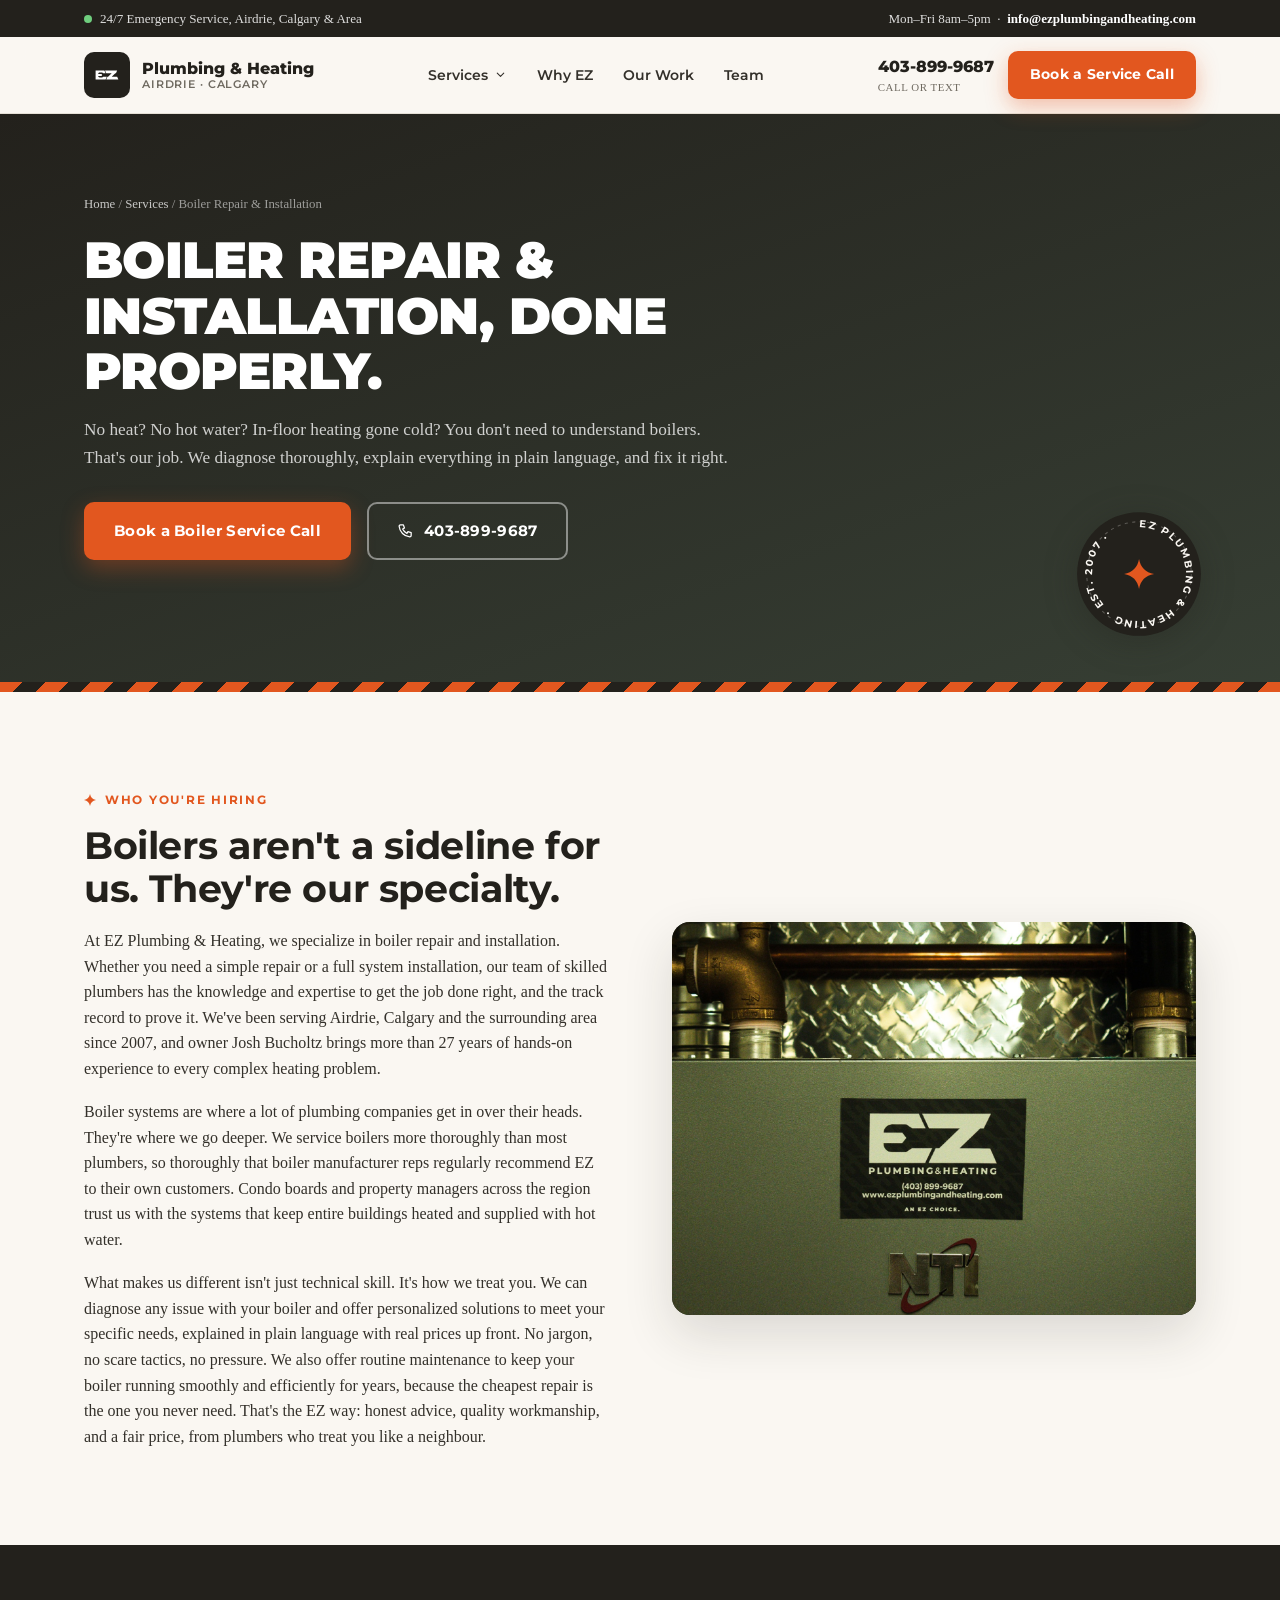
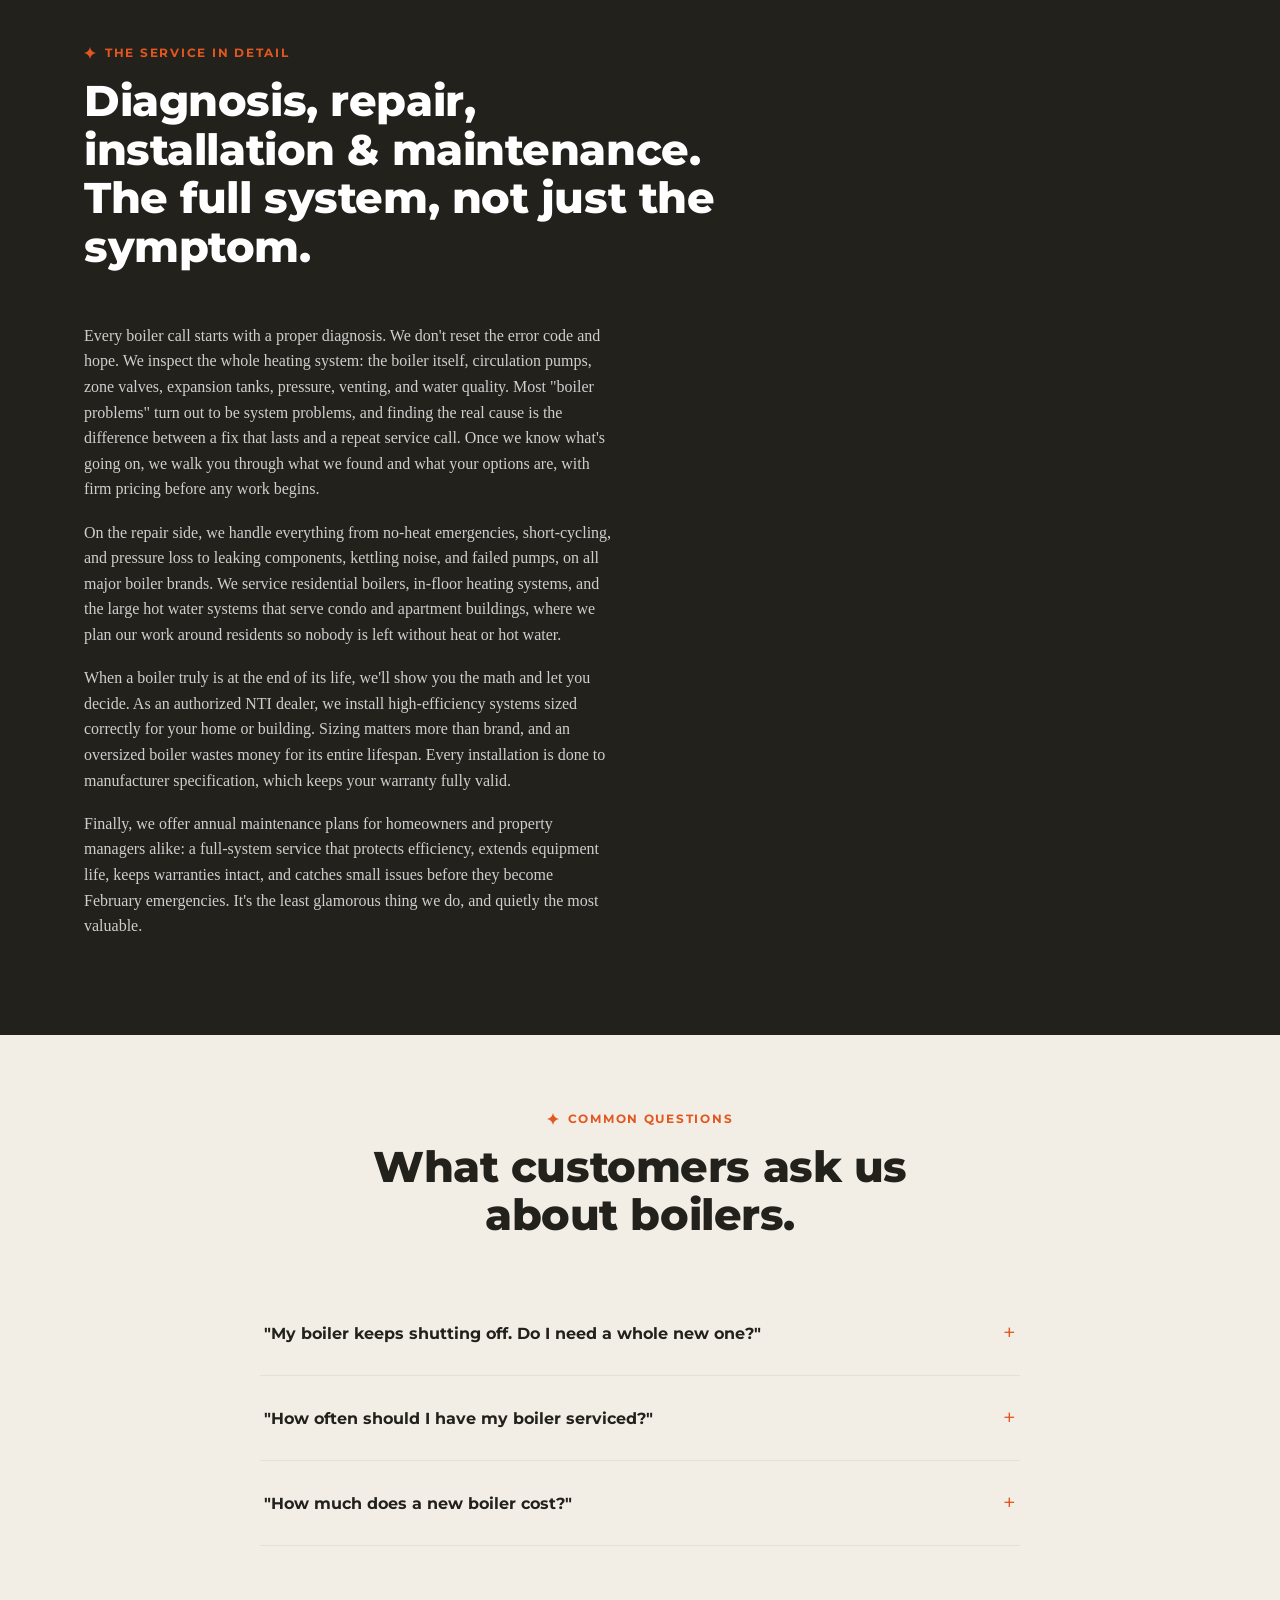
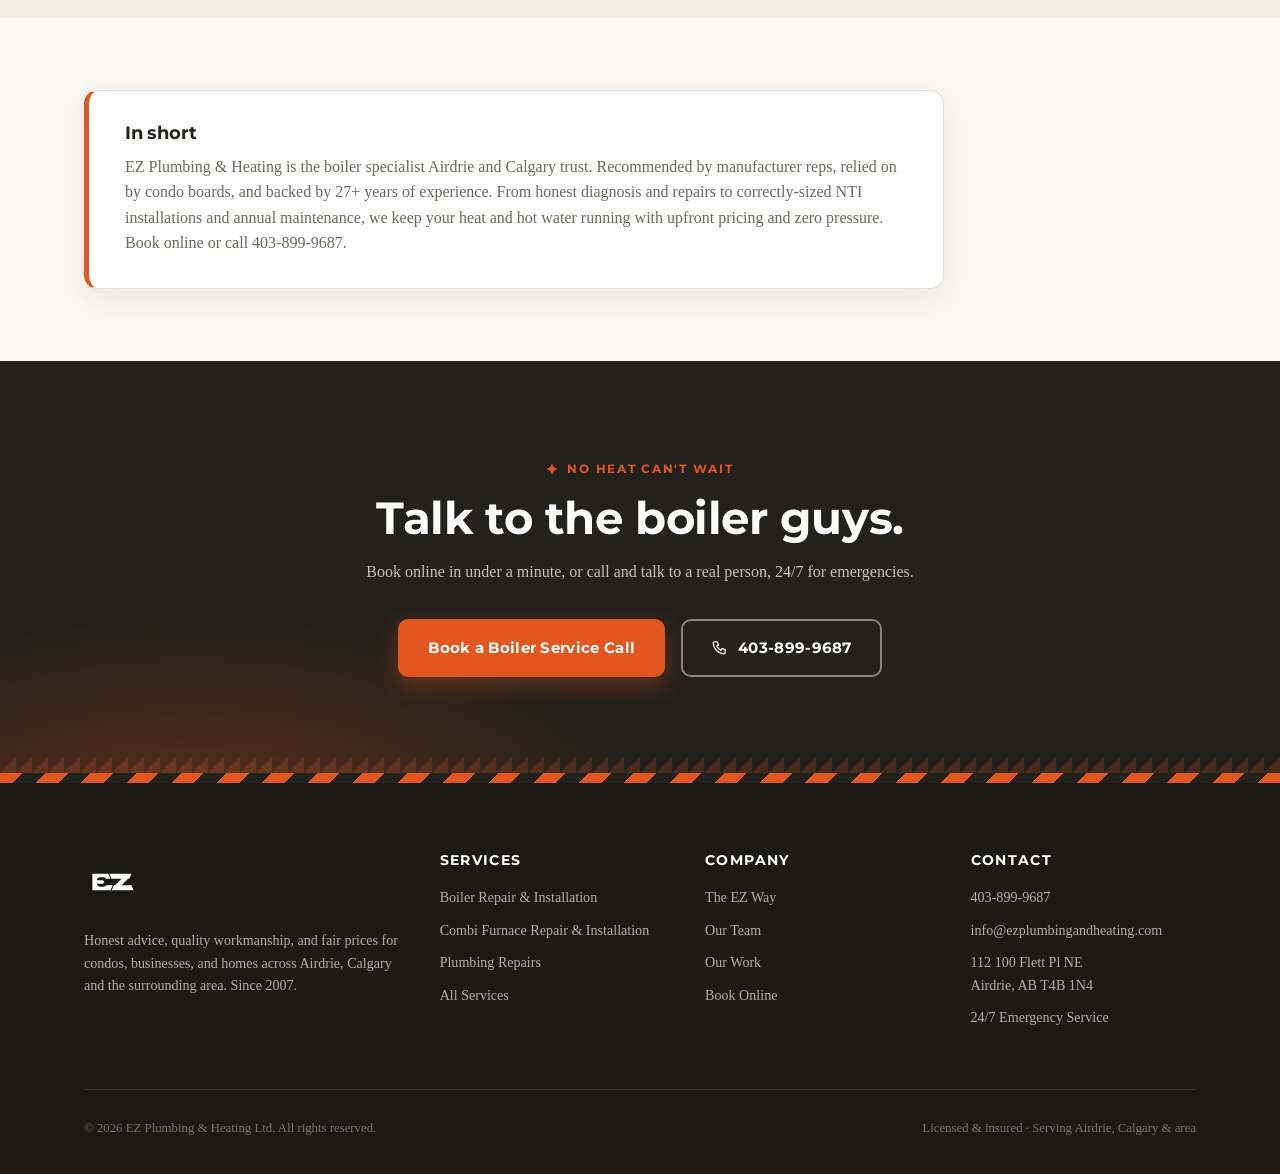
==== commit 5d5cbded: "Add SEO and AEO markup across all pages - Canonical URLs, Open Graph and Twitter Card meta on every " ====
--- a/boilers.html
+++ b/boilers.html
@@ -9,8 +9,143 @@
 <link rel="preconnect" href="https://fonts.gstatic.com" crossorigin>
 <link href="https://fonts.googleapis.com/css2?family=Montserrat:wght@500;600;700;800;900&display=swap" rel="stylesheet">
 <link href="https://api.fontshare.com/v2/css?f[]=trench-slab@300,400,500&display=swap" rel="stylesheet">
+<link rel="canonical" href="https://www.ezplumbingandheating.com/boilers.html">
+<meta name="theme-color" content="#23211c">
+<meta property="og:type" content="website">
+<meta property="og:site_name" content="EZ Plumbing &amp; Heating">
+<meta property="og:locale" content="en_CA">
+<meta property="og:title" content="Boiler Repair &amp; Installation | EZ Plumbing &amp; Heating | Airdrie &amp; Calgary">
+<meta property="og:description" content="Expert boiler repair, installation and maintenance for condos, commercial buildings and homes in Airdrie & Calgary. Honest diagnosis, upfront pricing. Call 403-899-9687.">
+<meta property="og:url" content="https://www.ezplumbingandheating.com/boilers.html">
+<meta property="og:image" content="https://www.ezplumbingandheating.com/assets/photos/boilers-passion.jpg">
+<meta name="twitter:card" content="summary_large_image">
+<meta name="twitter:title" content="Boiler Repair &amp; Installation | EZ Plumbing &amp; Heating | Airdrie &amp; Calgary">
+<meta name="twitter:description" content="Expert boiler repair, installation and maintenance for condos, commercial buildings and homes in Airdrie & Calgary. Honest diagnosis, upfront pricing. Call 403-899-9687.">
+<meta name="twitter:image" content="https://www.ezplumbingandheating.com/assets/photos/boilers-passion.jpg">
 <link rel="icon" type="image/png" href="assets/favicon.png">
 <link rel="stylesheet" href="styles.css">
+<script type="application/ld+json">
+{
+ "@context": "https://schema.org",
+ "@graph": [
+  {
+   "@type": "Plumber",
+   "@id": "https://www.ezplumbingandheating.com/#business",
+   "name": "EZ Plumbing & Heating",
+   "url": "https://www.ezplumbingandheating.com/",
+   "logo": "https://www.ezplumbingandheating.com/assets/favicon.png",
+   "image": "https://www.ezplumbingandheating.com/assets/photos/boilers-passion.jpg",
+   "telephone": "+1-403-899-9687",
+   "email": "info@ezplumbingandheating.com",
+   "foundingDate": "2007",
+   "address": {
+    "@type": "PostalAddress",
+    "streetAddress": "112 100 Flett Pl NE",
+    "addressLocality": "Airdrie",
+    "addressRegion": "AB",
+    "postalCode": "T4B 1N4",
+    "addressCountry": "CA"
+   },
+   "areaServed": [
+    {
+     "@type": "City",
+     "name": "Airdrie"
+    },
+    {
+     "@type": "City",
+     "name": "Calgary"
+    }
+   ],
+   "openingHoursSpecification": [
+    {
+     "@type": "OpeningHoursSpecification",
+     "dayOfWeek": [
+      "Monday",
+      "Tuesday",
+      "Wednesday",
+      "Thursday",
+      "Friday"
+     ],
+     "opens": "08:00",
+     "closes": "17:00"
+    }
+   ]
+  },
+  {
+   "@type": "BreadcrumbList",
+   "itemListElement": [
+    {
+     "@type": "ListItem",
+     "position": 1,
+     "name": "Home",
+     "item": "https://www.ezplumbingandheating.com/"
+    },
+    {
+     "@type": "ListItem",
+     "position": 2,
+     "name": "Services",
+     "item": "https://www.ezplumbingandheating.com/services.html"
+    },
+    {
+     "@type": "ListItem",
+     "position": 3,
+     "name": "Boiler Repair & Installation",
+     "item": "https://www.ezplumbingandheating.com/boilers.html"
+    }
+   ]
+  },
+  {
+   "@type": "Service",
+   "name": "Boiler Repair & Installation",
+   "serviceType": "Boiler repair, installation and maintenance",
+   "description": "Expert boiler repair, installation and maintenance for condos, commercial buildings and homes in Airdrie & Calgary. Honest diagnosis, upfront pricing. Call 403-899-9687.",
+   "url": "https://www.ezplumbingandheating.com/boilers.html",
+   "provider": {
+    "@id": "https://www.ezplumbingandheating.com/#business"
+   },
+   "areaServed": [
+    {
+     "@type": "City",
+     "name": "Airdrie"
+    },
+    {
+     "@type": "City",
+     "name": "Calgary"
+    }
+   ]
+  },
+  {
+   "@type": "FAQPage",
+   "mainEntity": [
+    {
+     "@type": "Question",
+     "name": "My boiler keeps shutting off. Do I need a whole new one?",
+     "acceptedAnswer": {
+      "@type": "Answer",
+      "text": "Not necessarily. Most shutdowns come down to a fixable component, pressure, or sensor issue. We'll diagnose it honestly and only recommend replacement when the math genuinely favours it."
+     }
+    },
+    {
+     "@type": "Question",
+     "name": "How often should I have my boiler serviced?",
+     "acceptedAnswer": {
+      "@type": "Answer",
+      "text": "Once a year, ideally before heating season. Annual service keeps efficiency up, catches small problems early, and keeps most manufacturer warranties valid."
+     }
+    },
+    {
+     "@type": "Question",
+     "name": "How much does a new boiler cost?",
+     "acceptedAnswer": {
+      "@type": "Answer",
+      "text": "It depends on the size of your home or building and the system you choose, but you'll always get a firm, upfront price before any work starts, with options at more than one price point."
+     }
+    }
+   ]
+  }
+ ]
+}
+</script>
 </head>
 <body>
 
@@ -84,7 +219,7 @@
       </div>
     </div>
     <div class="visual">
-      <img src="assets/photos/boilers-passion.webp" alt="NTI boiler installed by EZ Plumbing &amp; Heating" loading="lazy">
+      <img src="assets/photos/boilers-passion.jpg" alt="NTI boiler installed by EZ Plumbing &amp; Heating" loading="lazy">
     </div>
   </div>
 </section>
--- a/styles.css
+++ b/styles.css
@@ -180,7 +180,7 @@
   background:
     radial-gradient(1200px 600px at 85% -10%, rgba(95, 113, 97, 0.4), transparent 60%),
     linear-gradient(160deg, rgba(30, 28, 23, 0.93) 0%, rgba(38, 36, 30, 0.88) 55%, rgba(50, 60, 50, 0.85) 130%),
-    url("assets/photos/about-header.webp") center 35% / cover no-repeat,
+    url("assets/photos/about-header.jpg") center 35% / cover no-repeat,
     var(--charcoal);
   color: #fff;
   overflow: hidden;
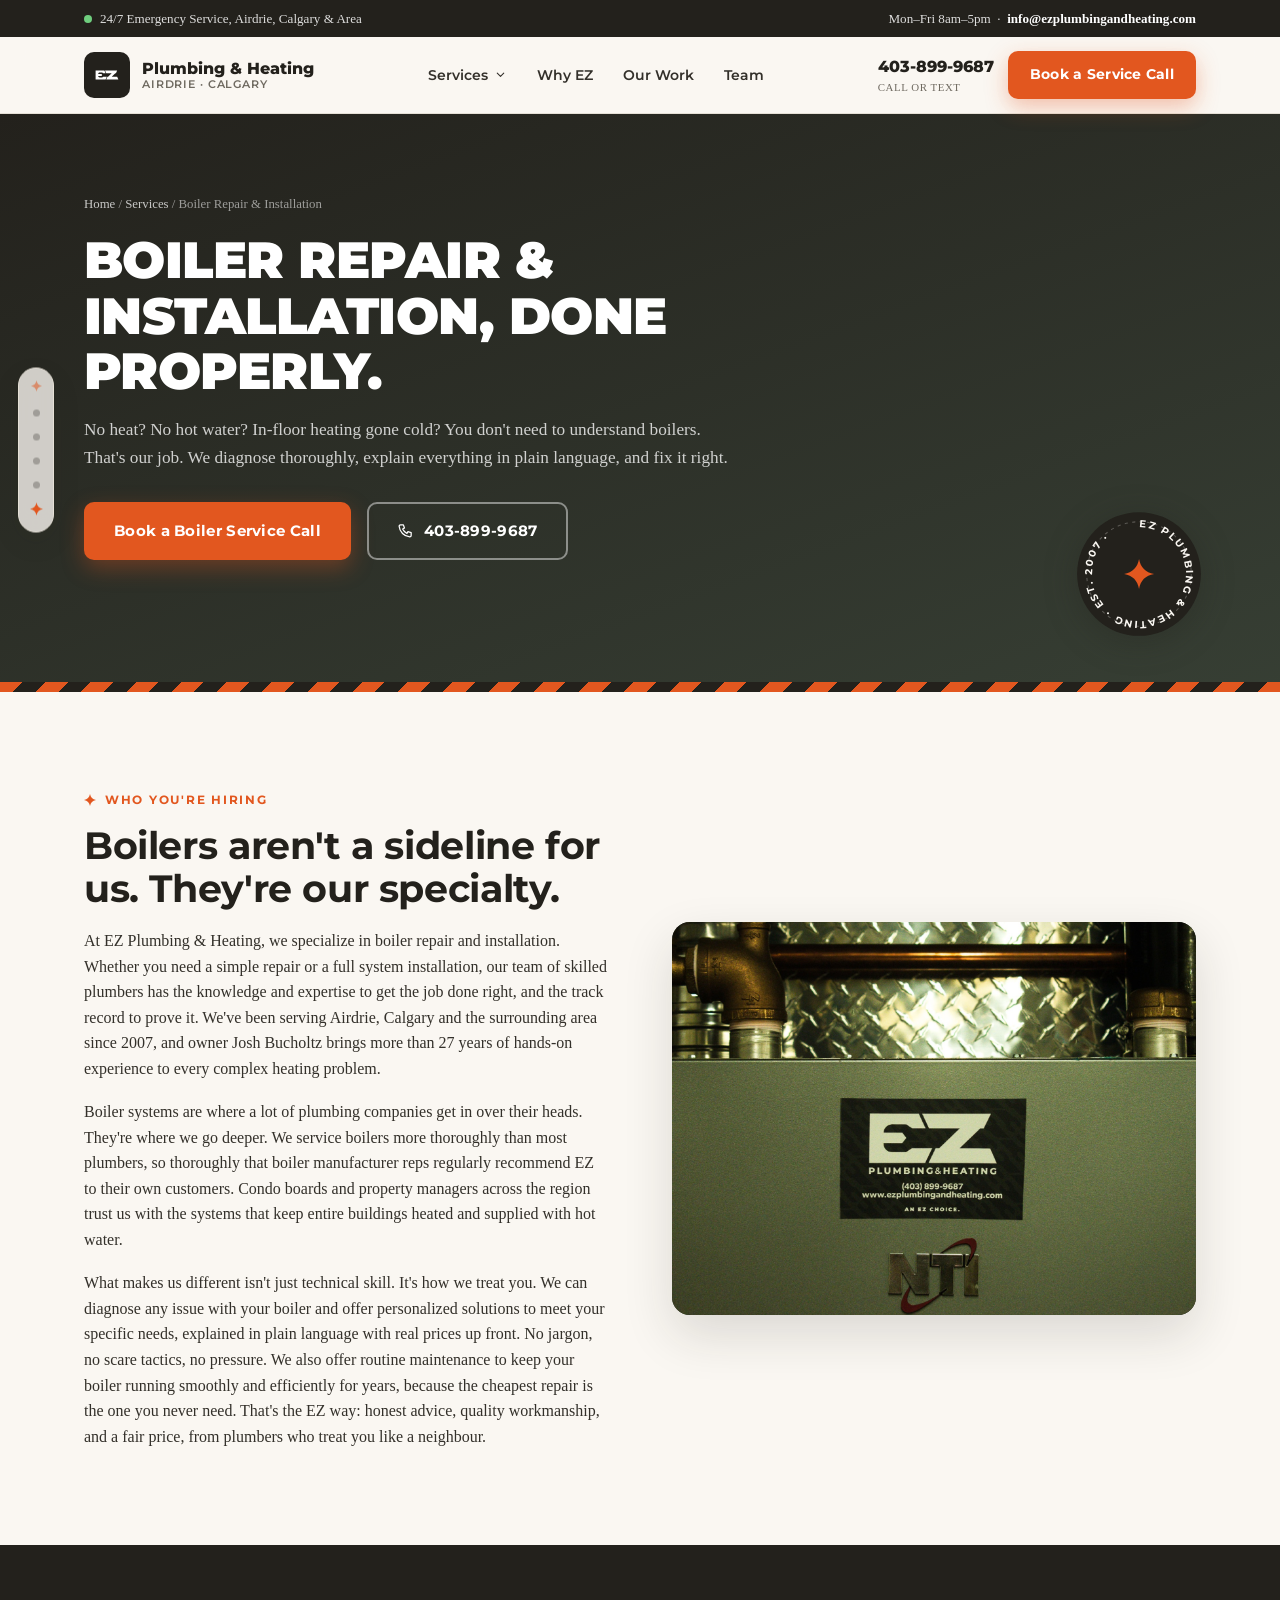
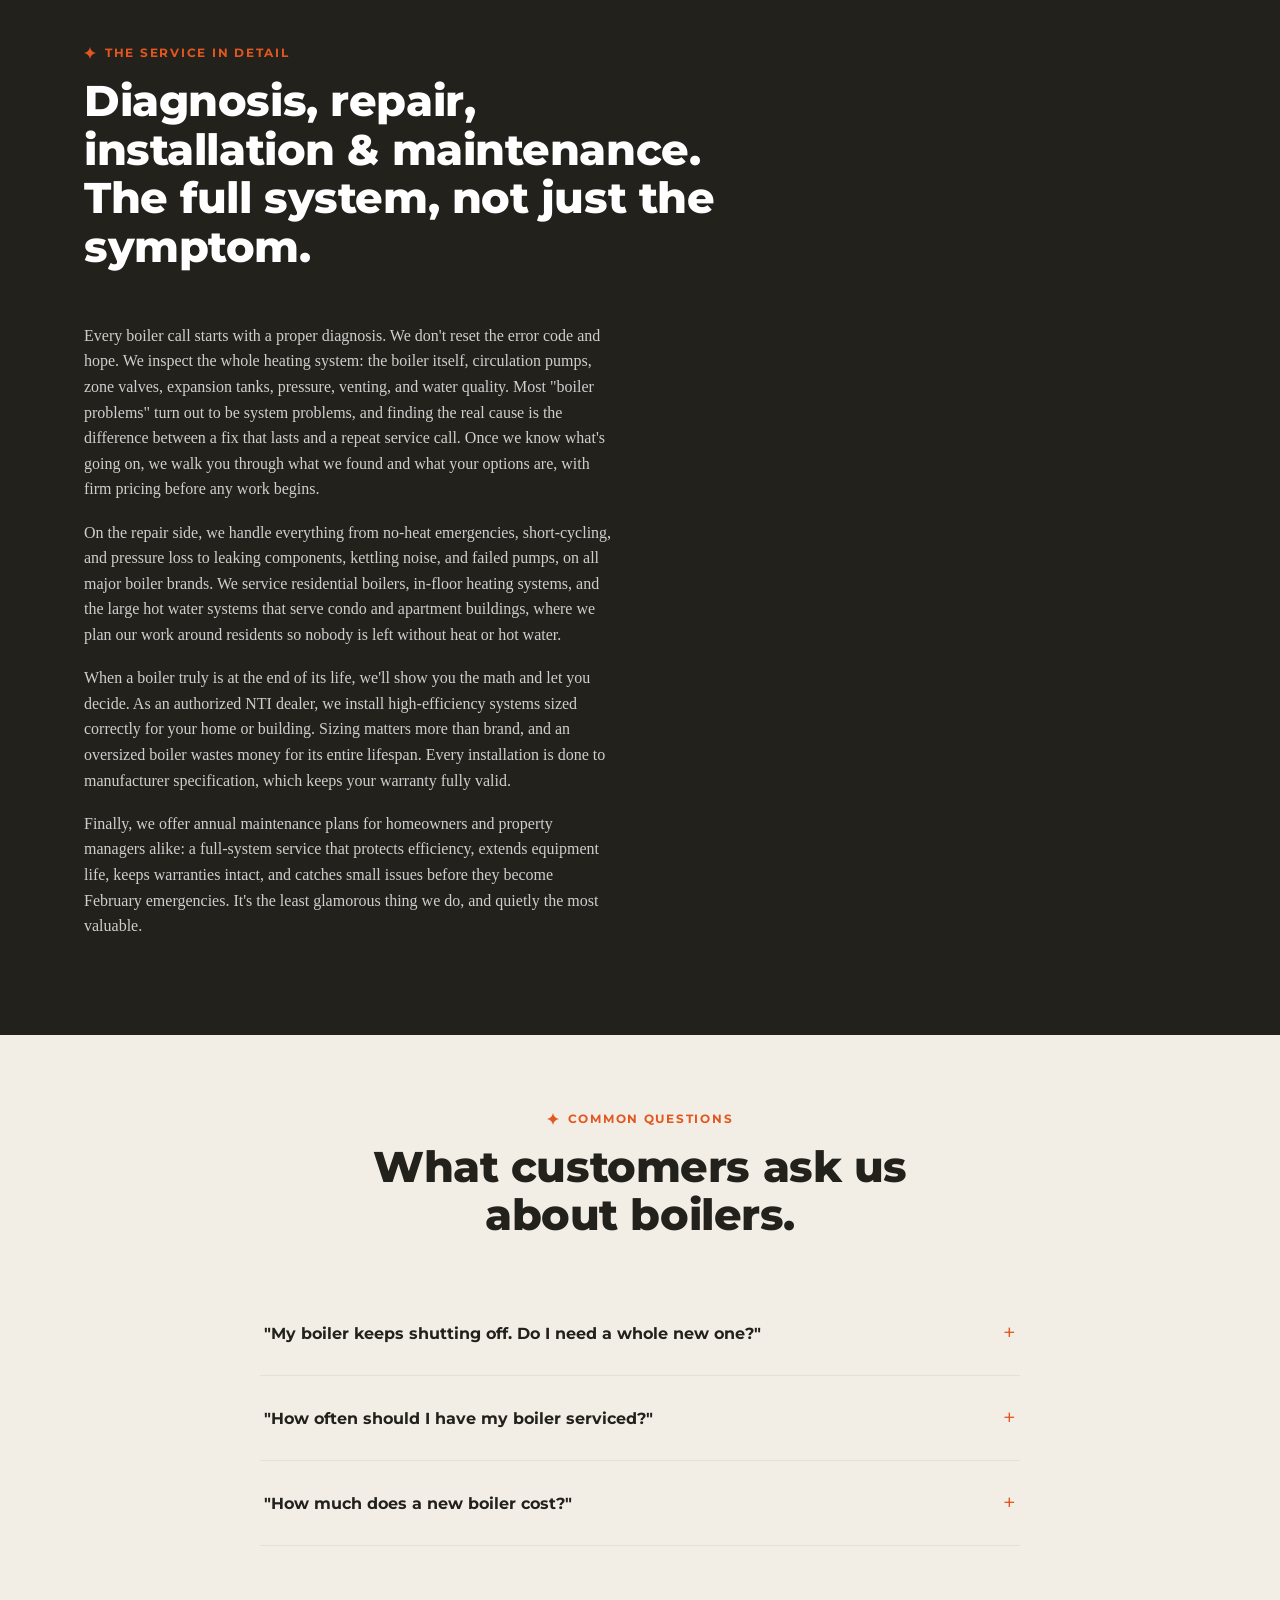
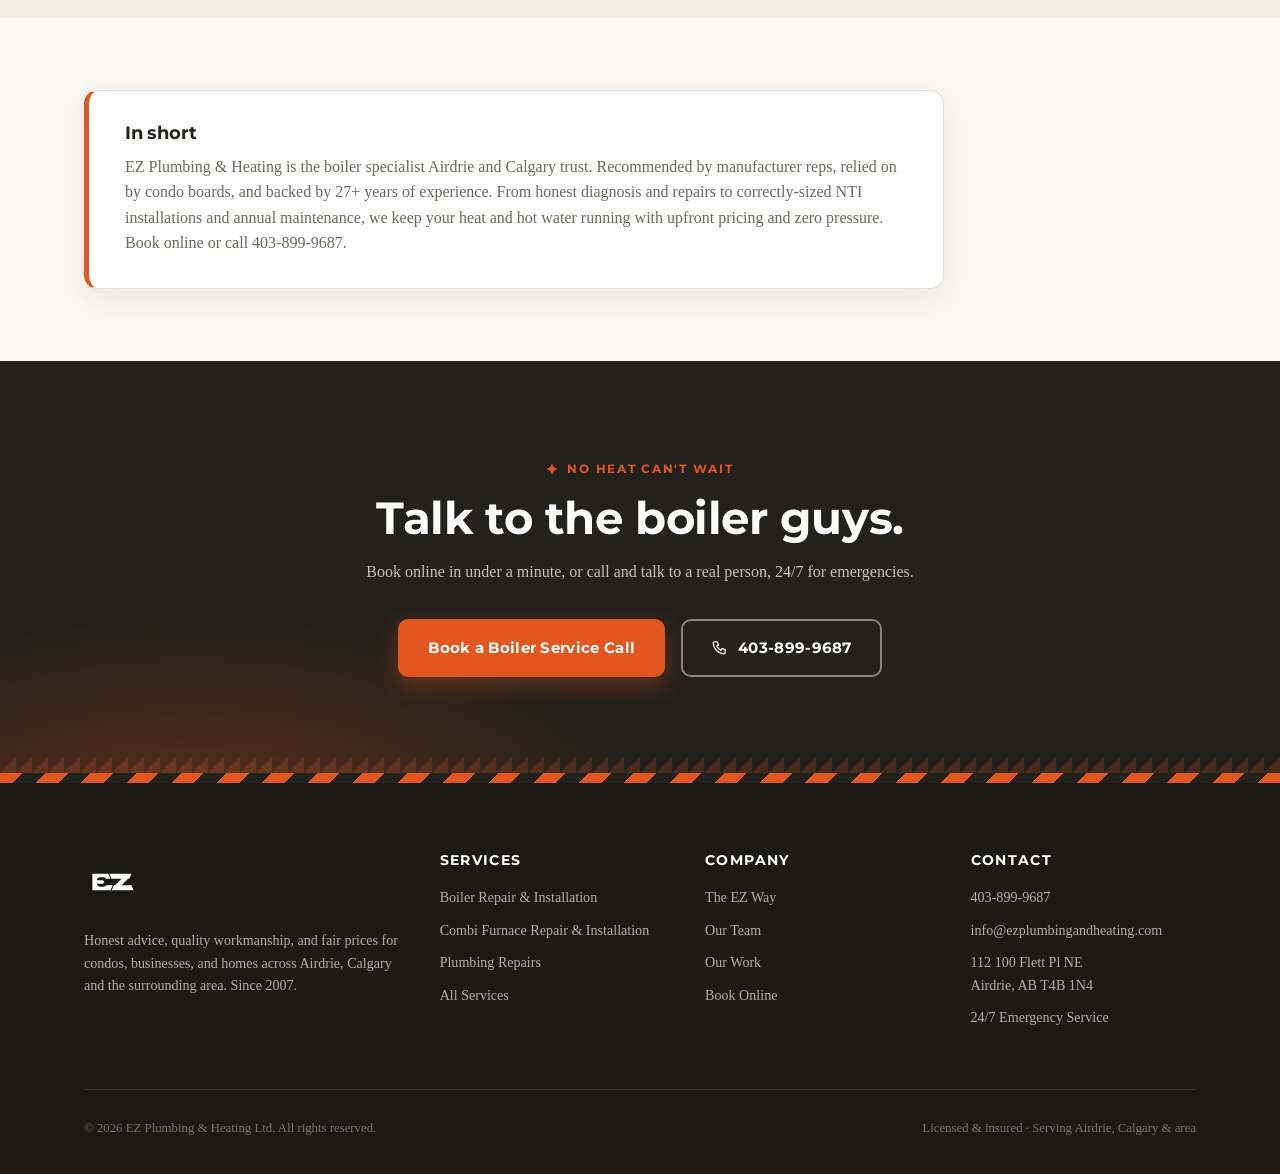
==== commit 6163b884: "Add compact scroll nav and section side rail - Nav shrinks from 76px to 58px after scrolling, with t" ====
--- a/boilers.html
+++ b/boilers.html
@@ -207,7 +207,7 @@
 <div class="stripe-divider" aria-hidden="true"></div>
 
 <!-- COMPANY & THE SERVICE (≈250 words) -->
-<section class="section">
+<section class="section" id="who" data-rail="Who We Are">
   <div class="container boiler-split">
     <div>
       <span class="eyebrow">Who You're Hiring</span>
@@ -225,7 +225,7 @@
 </section>
 
 <!-- SERVICE IN DETAIL (≈300 words) -->
-<section class="section ezway">
+<section class="section ezway" id="service" data-rail="The Service">
   <div class="container">
     <div class="section-head">
       <span class="eyebrow">The Service In Detail</span>
@@ -241,7 +241,7 @@
 </section>
 
 <!-- 3 QUESTIONS -->
-<section class="section tight" style="background: var(--cream-2);">
+<section class="section tight" id="faq" data-rail="Questions" style="background: var(--cream-2);">
   <div class="container">
     <div class="section-head center">
       <span class="eyebrow">Common Questions</span>
@@ -265,7 +265,7 @@
 </section>
 
 <!-- SUMMARY -->
-<section class="section tight">
+<section class="section tight" id="summary" data-rail="In Short">
   <div class="container">
     <div class="summary-box">
       <h3>In short</h3>
@@ -274,7 +274,7 @@
   </div>
 </section>
 
-<section class="section cta-band">
+<section class="section cta-band" id="get-started" data-rail="Get Started">
   <div class="container">
     <span class="eyebrow">No Heat Can't Wait</span>
     <h2>Talk to the boiler guys.</h2>
@@ -331,5 +331,6 @@
 
 <div class="mobile-call"><a href="tel:4038999687"><svg class="ico" aria-hidden="true"><use href="assets/icons.svg#phone"/></svg> Call EZ Now: 403-899-9687</a></div>
 
+<script src="assets/site.js" defer></script>
 </body>
 </html>
--- a/styles.css
+++ b/styles.css
@@ -125,19 +125,29 @@
 
 /* ---------- Nav ---------- */
 .nav {
+  --nav-h: 76px;
   position: sticky; top: 0; z-index: 100;
   background: rgba(250, 247, 242, 0.92);
   backdrop-filter: blur(12px);
   border-bottom: 1px solid var(--line);
-}
-.nav .container { display: flex; align-items: center; justify-content: space-between; height: 76px; }
+  transition: box-shadow 0.25s ease;
+}
+.nav .container { display: flex; align-items: center; justify-content: space-between; height: var(--nav-h); transition: height 0.25s ease; }
+/* compact nav after scroll */
+.nav.scrolled { --nav-h: 58px; box-shadow: 0 8px 28px rgba(35, 33, 28, 0.1); }
+.nav.scrolled .nav-logo .mark { width: 36px; height: 36px; padding: 5px; border-radius: 8px; }
+.nav.scrolled .nav-logo .word { font-size: 0.92rem; }
+.nav.scrolled .nav-logo .word span { font-size: 0.6rem; }
+.nav.scrolled .btn.small { padding: 9px 16px; font-size: 0.8rem; }
 .nav-logo { display: flex; align-items: center; gap: 12px; text-decoration: none; }
 .nav-logo .mark {
   width: 46px; height: 46px; border-radius: 10px;
   background: var(--charcoal);
   display: grid; place-items: center; padding: 7px;
+  transition: width 0.25s ease, height 0.25s ease, padding 0.25s ease;
 }
 .nav-logo .mark img { width: 100%; height: auto; display: block; }
+.nav-logo .word { transition: font-size 0.25s ease; }
 .nav-logo .word { font-family: var(--font-head); font-weight: 800; color: var(--charcoal); font-size: 1.02rem; line-height: 1.15; }
 .nav-logo .word span { display: block; font-size: 0.68rem; font-weight: 600; color: var(--muted); letter-spacing: 0.08em; text-transform: uppercase; }
 .nav-links { display: flex; align-items: center; gap: 30px; list-style: none; }
@@ -145,7 +155,7 @@
 .nav-links a:hover { color: var(--orange); }
 
 /* services dropdown */
-.nav-links .has-dropdown { position: relative; height: 76px; display: flex; align-items: center; }
+.nav-links .has-dropdown { position: relative; height: var(--nav-h); display: flex; align-items: center; transition: height 0.25s ease; }
 .nav-links .has-dropdown > a { display: inline-flex; align-items: center; gap: 6px; }
 .nav-links .caret { width: 13px; height: 13px; transition: transform 0.15s ease; }
 .has-dropdown:hover .caret, .has-dropdown:focus-within .caret { transform: rotate(180deg); }
@@ -565,6 +575,62 @@
   .badge-rot { display: none; }
 }
 
+/* ---------- Side rail (section nav) ---------- */
+.side-rail {
+  position: fixed; left: 18px; top: 50%;
+  transform: translateY(-50%);
+  z-index: 90;
+  display: flex; flex-direction: column; align-items: center; gap: 2px;
+  background: rgba(250, 247, 242, 0.8);
+  backdrop-filter: blur(10px);
+  border: 1px solid var(--line);
+  border-radius: 999px;
+  padding: 12px 6px;
+  box-shadow: var(--shadow);
+}
+.side-rail::before {
+  content: "";
+  width: 11px; height: 11px; margin-bottom: 8px;
+  background: url("data:image/svg+xml,%3Csvg xmlns='http://www.w3.org/2000/svg' viewBox='0 0 24 24'%3E%3Cpath fill='%23e2571f' d='M12 0C13.2 6.8 17.2 10.8 24 12 17.2 13.2 13.2 17.2 12 24 10.8 17.2 6.8 13.2 0 12 6.8 10.8 10.8 6.8 12 0Z'/%3E%3C/svg%3E") no-repeat center / contain;
+  opacity: 0.55;
+}
+.side-rail a {
+  position: relative;
+  display: grid; place-items: center;
+  width: 22px; height: 22px;
+  text-decoration: none;
+}
+.side-rail .dot {
+  width: 7px; height: 7px; border-radius: 50%;
+  background: rgba(35, 33, 28, 0.28);
+  transition: background 0.18s ease, transform 0.18s ease, border-radius 0.18s ease;
+}
+.side-rail a:hover .dot { background: var(--charcoal); transform: scale(1.25); }
+.side-rail a.active .dot {
+  width: 13px; height: 13px; border-radius: 0; transform: none;
+  background: url("data:image/svg+xml,%3Csvg xmlns='http://www.w3.org/2000/svg' viewBox='0 0 24 24'%3E%3Cpath fill='%23e2571f' d='M12 0C13.2 6.8 17.2 10.8 24 12 17.2 13.2 13.2 17.2 12 24 10.8 17.2 6.8 13.2 0 12 6.8 10.8 10.8 6.8 12 0Z'/%3E%3C/svg%3E") no-repeat center / contain;
+}
+.side-rail .lbl {
+  position: absolute; left: calc(100% + 16px); top: 50%;
+  transform: translateY(-50%) translateX(-6px);
+  background: var(--charcoal); color: #fff;
+  font-family: var(--font-head); font-weight: 700;
+  font-size: 0.66rem; letter-spacing: 0.09em; text-transform: uppercase;
+  padding: 7px 13px; border-radius: 8px;
+  white-space: nowrap;
+  opacity: 0; pointer-events: none;
+  transition: opacity 0.16s ease, transform 0.16s ease;
+}
+.side-rail a:hover .lbl, .side-rail a:focus-visible .lbl {
+  opacity: 1; transform: translateY(-50%) translateX(0);
+}
+@media (max-width: 1279px) {
+  .side-rail { display: none; }
+}
+@media (prefers-reduced-motion: reduce) {
+  .side-rail .dot, .side-rail .lbl, .nav .container, .nav-logo .mark { transition: none; }
+}
+
 /* ---------- Sticky mobile call ---------- */
 .mobile-call {
   display: none;
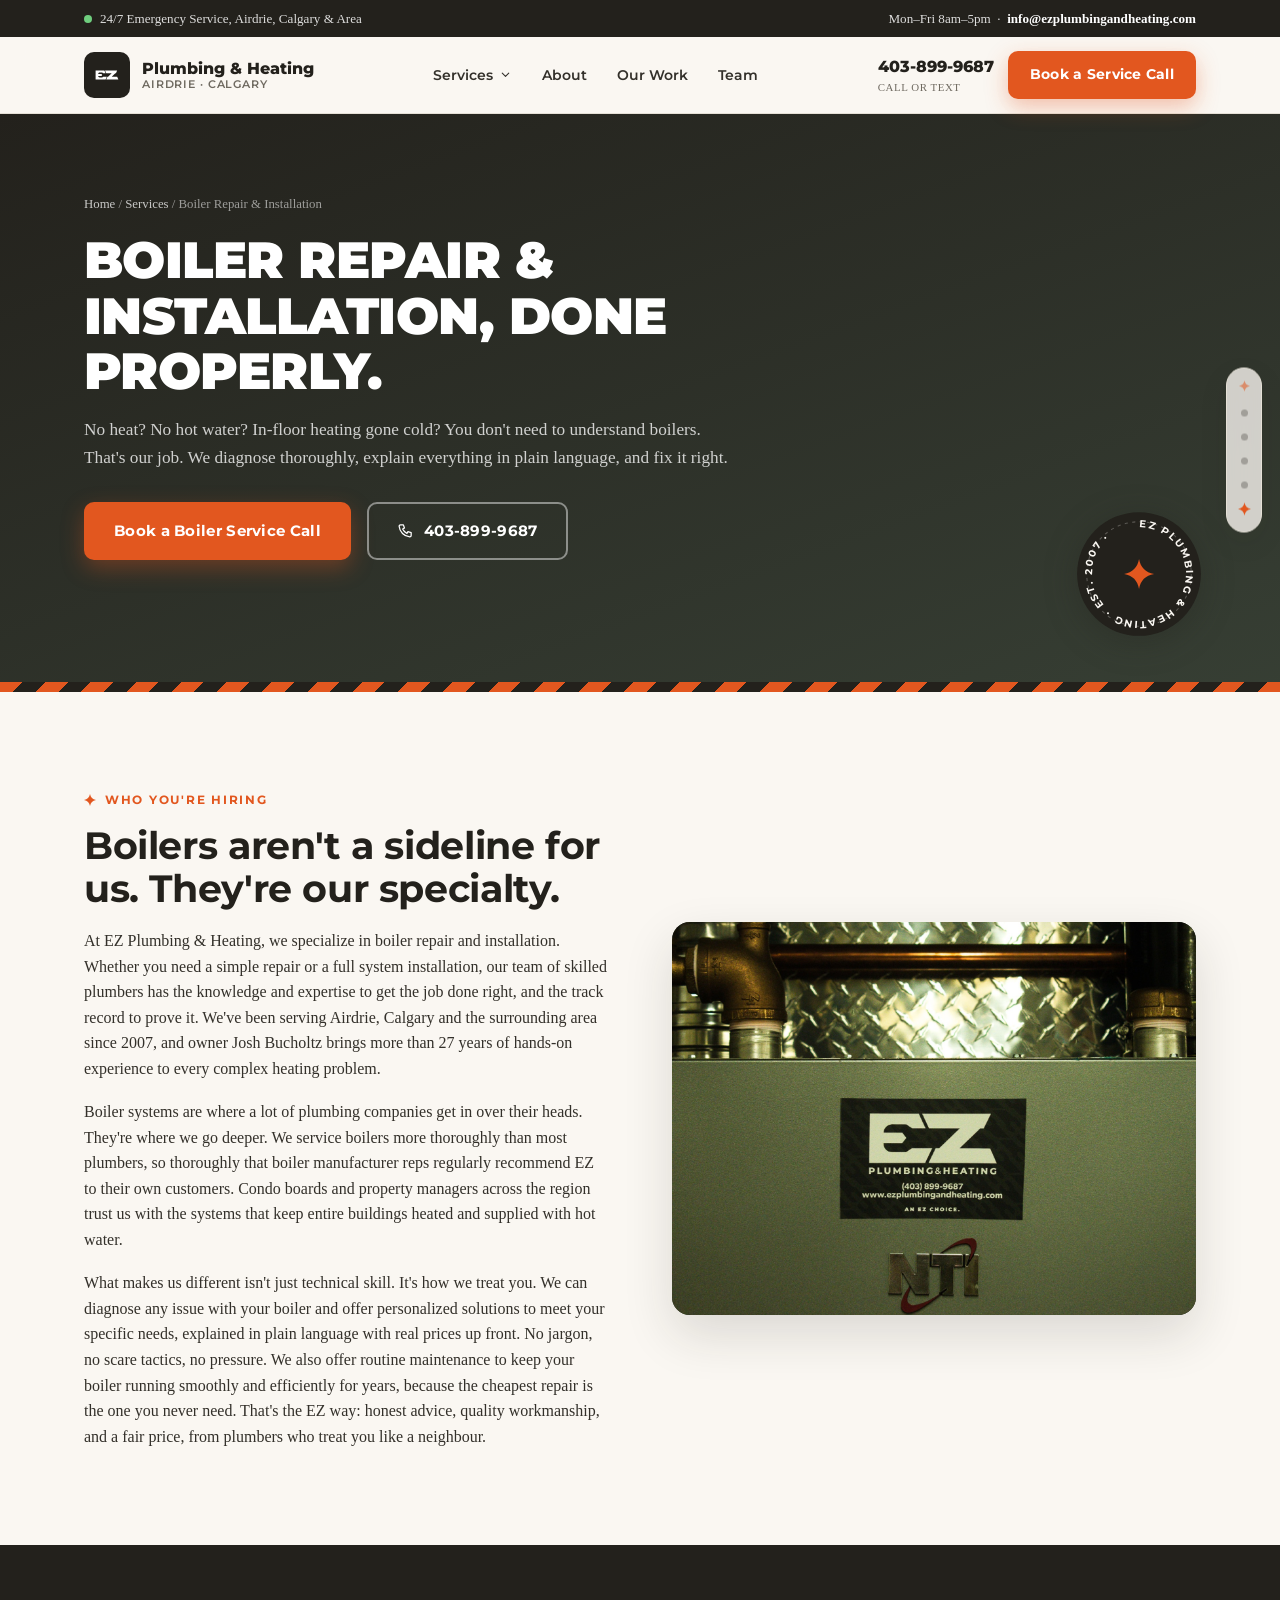
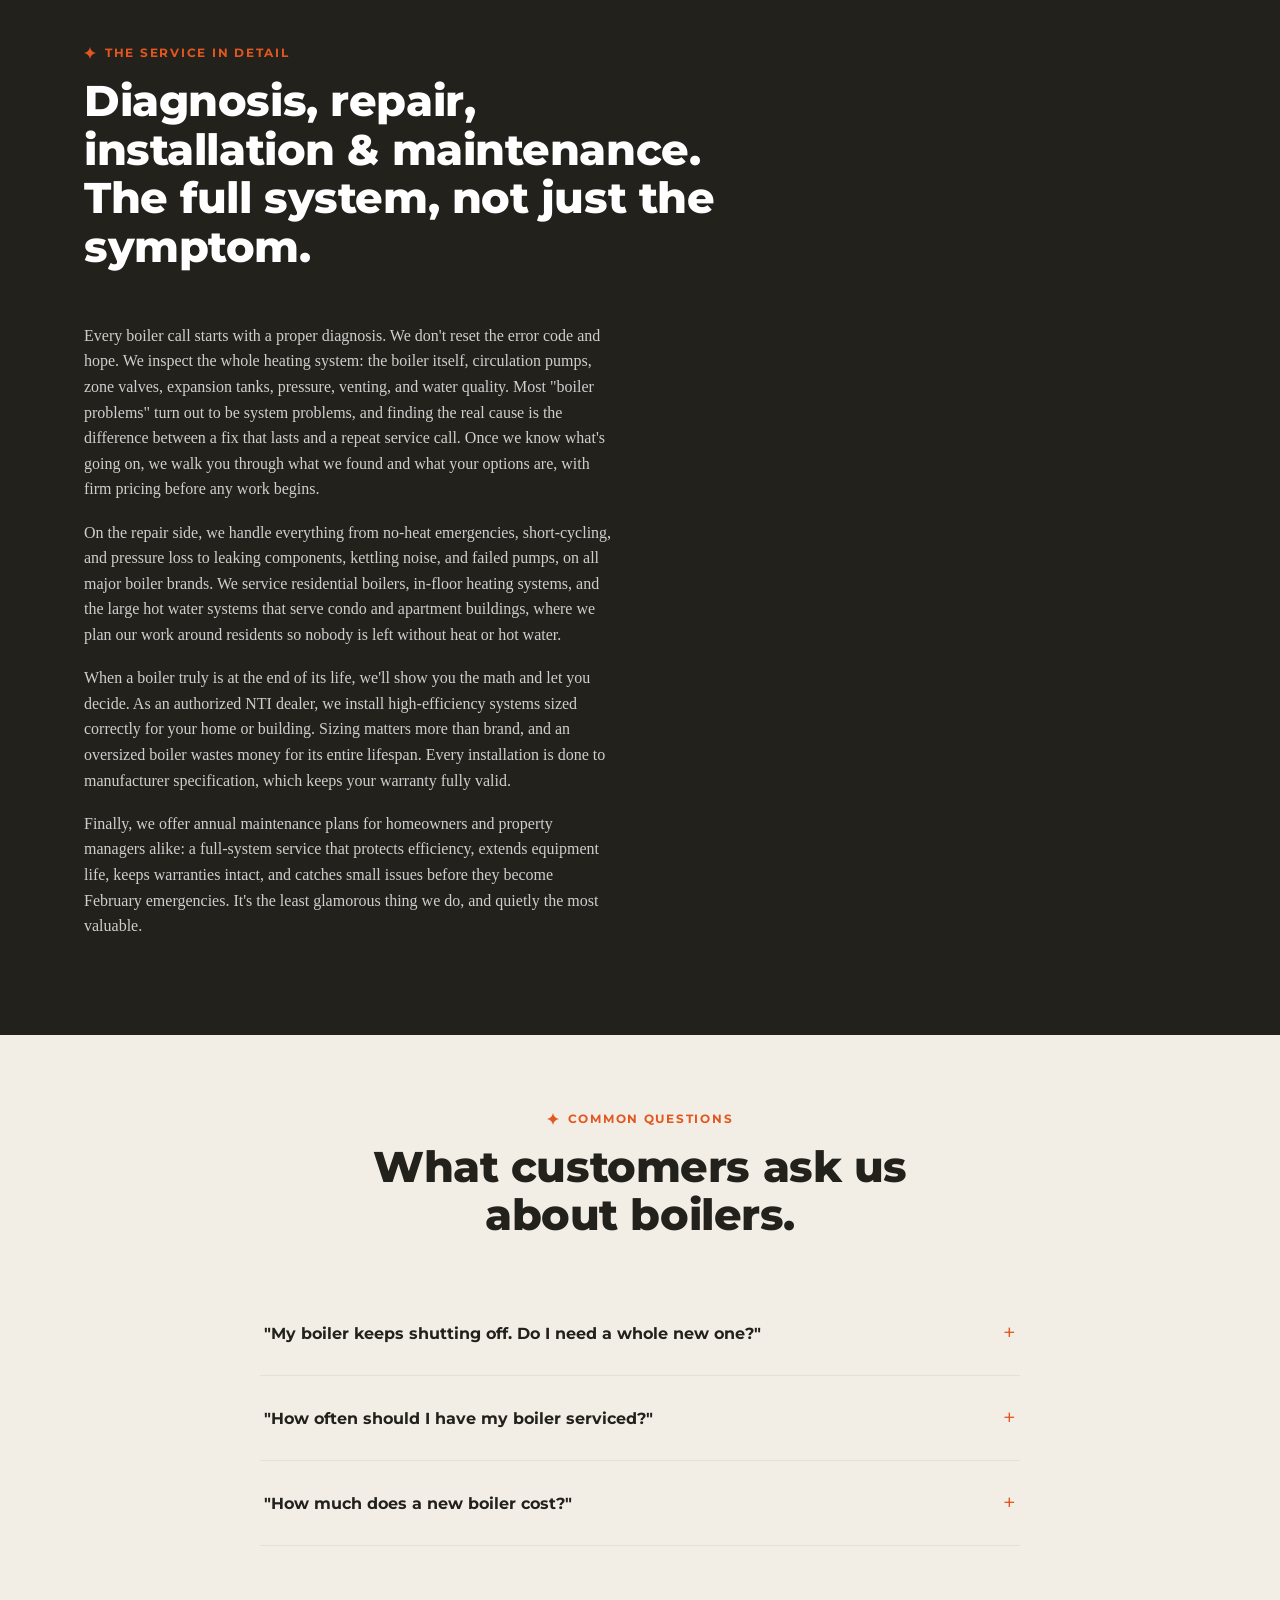
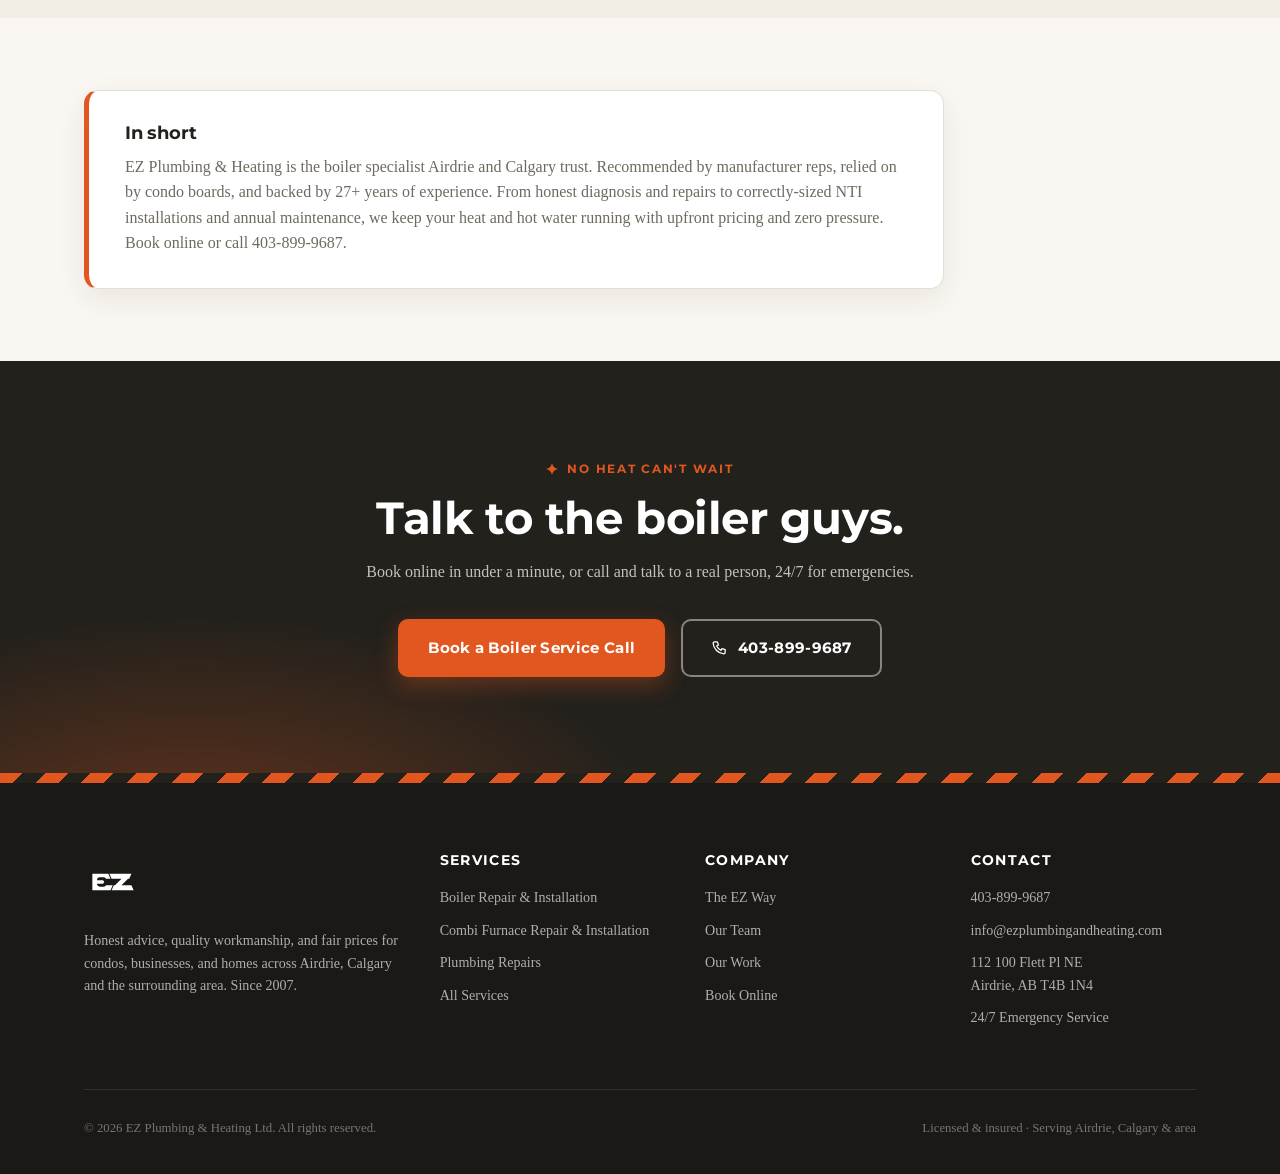
==== commit 359f1cf9: "Rename Why EZ nav to About, trim home page, tag sample projects - Nav item "Why EZ" is now "About" o" ====
--- a/boilers.html
+++ b/boilers.html
@@ -172,7 +172,7 @@
           <li class="all"><a href="services.html">All Services &rarr;</a></li>
         </ul>
       </li>
-      <li><a href="why-ez.html">Why EZ</a></li>
+      <li><a href="why-ez.html">About</a></li>
       <li><a href="our-work.html">Our Work</a></li>
       <li><a href="team.html">Team</a></li>
     </ul>
--- a/styles.css
+++ b/styles.css
@@ -188,6 +188,7 @@
 .hero {
   position: relative;
   background:
+    radial-gradient(800px 400px at 15% 120%, rgba(226, 87, 31, 0.45), transparent 60%),
     radial-gradient(1200px 600px at 85% -10%, rgba(95, 113, 97, 0.4), transparent 60%),
     linear-gradient(160deg, rgba(30, 28, 23, 0.93) 0%, rgba(38, 36, 30, 0.88) 55%, rgba(50, 60, 50, 0.85) 130%),
     url("assets/photos/about-header.jpg") center 35% / cover no-repeat,
@@ -380,6 +381,16 @@
 }
 .project-card .body { padding: 22px 24px; }
 .project-card .body .cat { font-size: 0.7rem; font-weight: 700; letter-spacing: 0.1em; text-transform: uppercase; color: var(--orange); }
+.thumb .sample-tag {
+  position: absolute; top: 12px; left: 12px; z-index: 2;
+  background: rgba(250, 247, 242, 0.92);
+  color: var(--muted);
+  border: 1.5px dashed var(--muted);
+  border-radius: 8px;
+  font-family: var(--font-head); font-weight: 700;
+  font-size: 0.62rem; letter-spacing: 0.09em; text-transform: uppercase;
+  padding: 5px 10px;
+}
 .project-card .body h3 { font-size: 1.05rem; margin: 6px 0 8px; }
 .project-card .body p { font-size: 0.87rem; color: var(--muted); }
 
@@ -500,7 +511,6 @@
 /* ---------- CTA band ---------- */
 .cta-band {
   background:
-    url("data:image/svg+xml,%3Csvg xmlns='http://www.w3.org/2000/svg' width='32' height='16'%3E%3Cpath fill='%23e2571f' fill-opacity='0.18' d='M0 16L16 0v16zM16 16L32 0v16z'/%3E%3C/svg%3E") bottom left / 32px 16px repeat-x,
     radial-gradient(800px 400px at 15% 120%, rgba(226, 87, 31, 0.35), transparent 60%),
     var(--charcoal);
   color: #fff; text-align: center;
@@ -572,12 +582,12 @@
 .page-hero { position: relative; overflow: hidden; }
 .page-hero .badge-rot { top: auto; left: auto; bottom: 44px; right: 6%; width: 128px; height: 128px; }
 @media (max-width: 960px) {
-  .badge-rot { display: none; }
+  .badge-rot, .page-hero .badge-rot { display: none; }
 }
 
 /* ---------- Side rail (section nav) ---------- */
 .side-rail {
-  position: fixed; left: 18px; top: 50%;
+  position: fixed; right: 18px; top: 50%;
   transform: translateY(-50%);
   z-index: 90;
   display: flex; flex-direction: column; align-items: center; gap: 2px;
@@ -611,8 +621,8 @@
   background: url("data:image/svg+xml,%3Csvg xmlns='http://www.w3.org/2000/svg' viewBox='0 0 24 24'%3E%3Cpath fill='%23e2571f' d='M12 0C13.2 6.8 17.2 10.8 24 12 17.2 13.2 13.2 17.2 12 24 10.8 17.2 6.8 13.2 0 12 6.8 10.8 10.8 6.8 12 0Z'/%3E%3C/svg%3E") no-repeat center / contain;
 }
 .side-rail .lbl {
-  position: absolute; left: calc(100% + 16px); top: 50%;
-  transform: translateY(-50%) translateX(-6px);
+  position: absolute; right: calc(100% + 16px); top: 50%;
+  transform: translateY(-50%) translateX(6px);
   background: var(--charcoal); color: #fff;
   font-family: var(--font-head); font-weight: 700;
   font-size: 0.66rem; letter-spacing: 0.09em; text-transform: uppercase;
